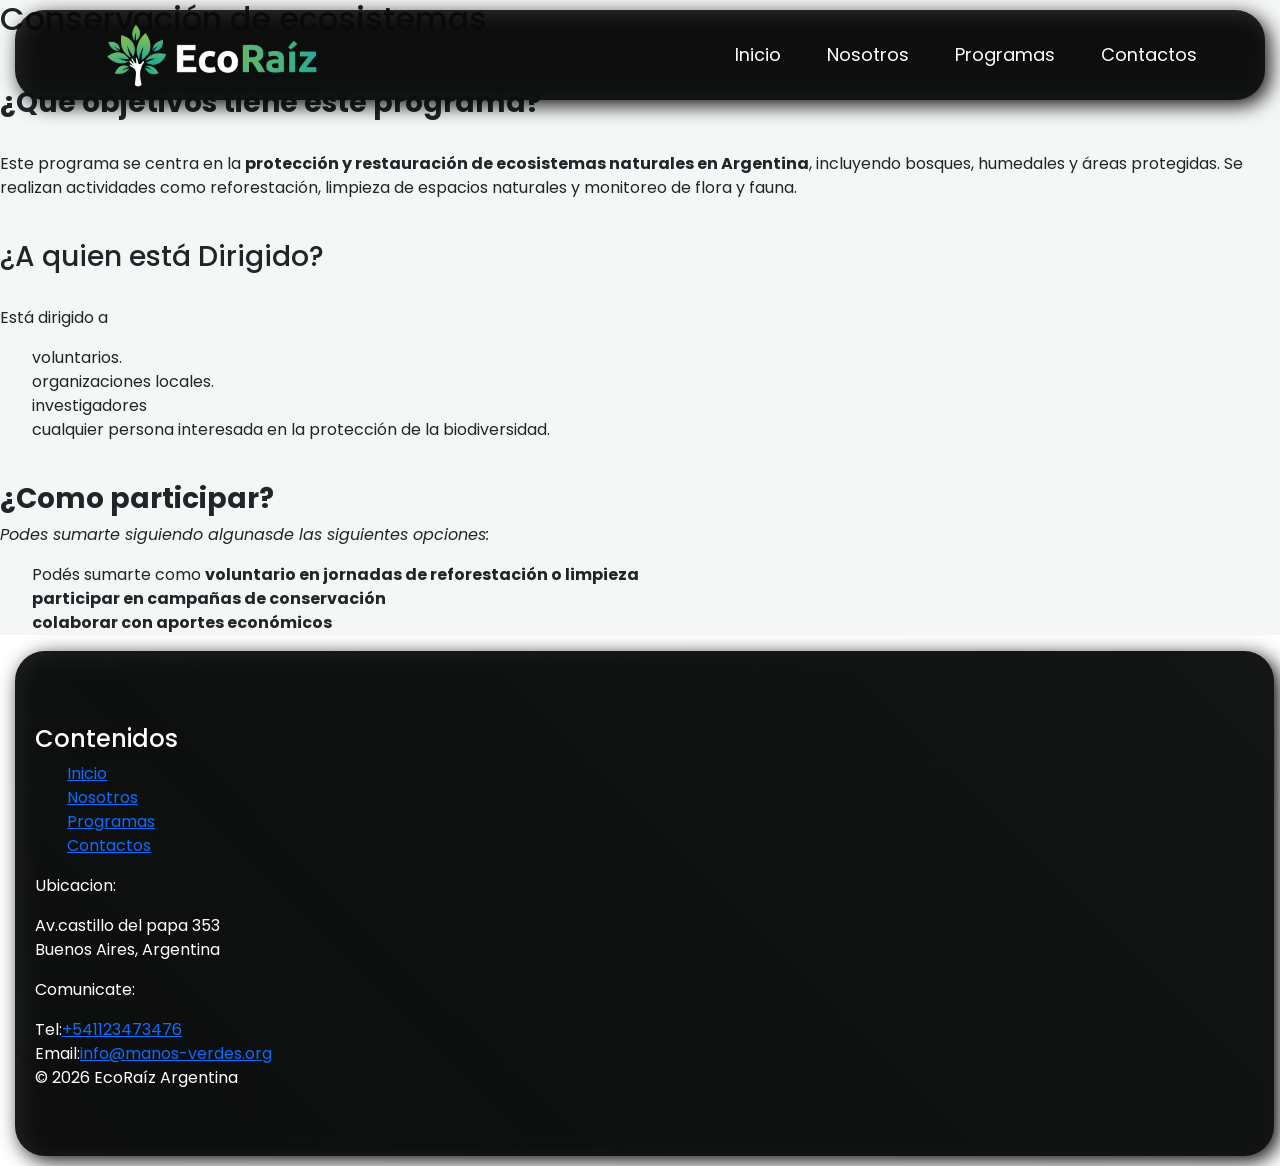
==== conservacion-ecosistema-programa.html @ 41d7d6b5 "index modelo terminado (puede modificarse)" ====
<!DOCTYPE html>
<html lang ="es">
    <head>
        <meta charset="UTF-8">
            <meta name="viewport" content="width=device-width, initial-scale=1.0">
            <link rel="stylesheet" href="./CSS/estilos_css.css">
            <link rel="preconnect" href="https://fonts.googleapis.com">
            <link rel="preconnect" href="https://fonts.gstatic.com" crossorigin>
            <link href="https://fonts.googleapis.com/css2?family=DM+Sans:ital,opsz,wght@0,9..40,100..1000;1,9..40,100..1000&family=Poppins:ital,wght@0,100;0,200;0,300;0,400;0,500;0,600;0,700;0,800;0,900;1,100;1,200;1,300;1,400;1,500;1,600;1,700;1,800;1,900&family=Ubuntu:ital,wght@0,300;0,400;0,500;0,700;1,300;1,400;1,500;1,700&display=swap" rel="stylesheet">
            <title>Programas - Conservación de Ecosistemas</title>
            </title>
            <link href="https://cdn.jsdelivr.net/npm/bootstrap@5.3.8/dist/css/bootstrap.min.css" rel="stylesheet" integrity="sha384-sRIl4kxILFvY47J16cr9ZwB07vP4J8+LH7qKQnuqkuIAvNWLzeN8tE5YBujZqJLB" crossorigin="anonymous">
    </head>
    
    
    <body>
        <header class="header">
                <div class="logo-container">
                    <a href="index.html" class="logo-link">
                        <img src="img/logo/green-tree-ver-2.png" alt="Logo de EcoRaíz" class="logo">
                    </a>
                </div>
                
                <nav class="main-nav">
                    <ul class="main-nav-list">
                        <li class="main-nav-item"><a class="main-nav-link" href="index.html">Inicio</a></li>
                        <li class="main-nav-item"><a class="main-nav-link" href="nosotros.html">Nosotros</a></li>
                        <li class="main-nav-item"><a class="main-nav-link" href="programas.html">Programas</a></li>
                        <li class="main-nav-item"><a class="main-nav-link" href="contactos.html">Contactos</a></li>
                    </ul>
                </nav>
        </header>

        <main>
            <h2>Conservación de ecosistemas</h2>
            <section id="presentación">
                <img src="" alt="" height="" width="">
                <p></p>
            </section>

            <section id="descripcion">
                <h3><strong>¿Que objetivos tiene este programa?</strong></h3>
                <img src="" alt="" height="" width="">
                <p>Este programa se centra en la <strong>protección y restauración de ecosistemas naturales en Argentina</strong>, incluyendo bosques, humedales y áreas protegidas. Se realizan actividades como reforestación, limpieza de espacios naturales y monitoreo de flora y fauna.</p>
            </section>

            <section id="Dirigido">
                <br>
                <h3>¿A quien está Dirigido?</h3>
                <img src="" alt="" height="" width="">
                <p>Está dirigido a</p>
                <ul>
                    <li>voluntarios.</li>
                    <li>organizaciones locales.</li>
                    <li>investigadores</li>
                    <li>cualquier persona interesada en la protección de la biodiversidad.</li>
                </ul>
            </section>

            <section id="Participar">
                <br>
                <h3><strong>¿Como participar?</strong></h3>
                <p><em>Podes sumarte siguiendo algunasde las siguientes opciones:</em> </p>
                <ul>
                    <li>Podés sumarte como <strong>voluntario en jornadas de reforestación o limpieza</strong></li>
                    <li><strong>participar en campañas de conservación</strong></li>
                    <li><strong>colaborar con aportes económicos</strong></li>
                </ul>
            </section>
        </main>

         <footer>
                <br>
                <h4>Contenidos</h4>
                <nav>
                    <ul>
                        <li><a href="index.html">Inicio</a></li>
                        <li><a href="nosotros.html">Nosotros</a></li>
                        <li><a href="programas.html">Programas</a></li>
                        <li><a href="contactos.html">Contactos</a></li>
                    </ul>
                </nav>

                 <!-- Información de contacto -->
                <p>Ubicacion:</p> 
                <p>Av.castillo del papa 353 <br>
                Buenos Aires, Argentina
                </p>
                <p>Comunicate:</p>
                Tel:<a href="tel:+541123473476">+541123473476</a> <br>
                Email:<a href="info@manos-verdes.org">info@manos-verdes.org</a>
                <p>© 2026 EcoRaíz Argentina</p>
            </footer>
    </body>

</html>
---- CSS/estilos_css.css ----
*{
    margin: 0px;
    padding: 0px;
    box-sizing: border-box;
    font-family: "Poppins", sans-serif;
}



/* body */
body{
	line-height: 1.5;
	font-family: 'Poppins', sans-serif;
    background-color: #f4f7f5;
}





/* variables */

:root{

    /* Colores */
    --negro: #000;
    --gris-oscuro: #222222d0;
    --blanco: #fff;
    --verde-1: #48a179;
    --verde-2: #2c5a45;
    --verde-3: #20ca9ac3;
    --verde-4: #347f7f;

    /* Font size */
    --font-size-s: 0.9rem;
    --font-size-n: 1rem;
    --font-size-m: 1.12rem;
    --font-size-l: 1.5rem;
    --font-size-xl: 2rem;
    --font-size-xxl: 2.3rem;

    /* Font weight */
    --font-wight-normal: 400;
    --font-wight-medium: 500;
    --font-wight-semibold: 600;
    --font-wight-bold: 700;

    /* Radio del Brode*/
    --border-radius-s: 8px;
    --border-radius-m: 30px;
    --border-radius-circle: 50%;
    
    /* Site max width */
    --site-max-width: 1300px;
}

/* logo barra de navegación */
.logo{
    max-height: 4rem; 
    width: auto;       
    display: flex;
    margin-left: 20%;
    margin-top: 1%;
}

/* listas*/

ul{
    list-style: none;
}

/* botones */

button{
    cursor: pointer;
    border: none;
    background: none;
}

/* imagen del hero */
img {
    width: 100%;
}

/* Encabezado y barra de navegacion */
header {
    width: calc(100% - 30px); 
    height: 10vh; 
    background: linear-gradient(180deg, #080808da, #121514, #3a3e3e); 
    background-size: 300% 300%;
    border-radius: var(--border-radius-m); 
    color: var(--blanco); 
    margin: 10px 15px; 
    position: fixed;  
    display: flex; 
    align-items: center; 
    z-index: 1000; 
    justify-content: space-between; 
    padding: 0 50px; 
    filter: drop-shadow(5px 5px 10px black);
}

.logo {
    max-height: 4rem; 
    width: auto;       
    display: block;
}

/* Botón hamburguesa estilizado */
.menu-toggle-btn {
    display: none; /* Oculto en escritorio */
    font-size: 1.5rem;
    color: var(--blanco);
    cursor: pointer;
    background: none;
    border: none;
}

header .main-nav {
    display: flex;
    align-items: center;
}

.main-nav .main-nav-list {
    display: flex;
    gap: 10px;
    padding-left: 0;
    margin-bottom: 0;
    list-style: none;
}

.main-nav .main-nav-list .main-nav-link {
    padding: 10px 18px;
    font-size: var(--font-size-m);
    color: var(--blanco);
    border-radius: var(--border-radius-m);
    transition: 0.3s ease;
    text-decoration: none;
    display: inline-block;
}

.main-nav .main-nav-list .main-nav-link:hover,
.main-nav .main-nav-list .dropdown-toggle:focus {
    color: var(--blanco);
    background: var(--verde-3);
}

/* =======================================================
   ESTILOS DEL DROPDOWN (Menú Desplegable)
   ======================================================= */
/* Cuadro flotante del Dropdown en Escritorio */
.main-nav .dropdown-menu {
    /* Mismo degradado exacto de tu navbar principal */
    background: linear-gradient(170deg, #080808da, #121514, #3a3e3e); 
    background-size: 300% 300%;
    /* Mismo radio de borde redondeado de tu web */
    border-radius: var(--border-radius-m);
    margin-top: 15px; 
    box-shadow: 5px 5px 15px rgba(0, 0, 0, 0.5);
    padding: 10px 0;
}

/* Links individuales dentro del dropdown */
.main-nav .dropdown-item {
    color: var(--blanco);
    font-size: var(--font-size-m);
    padding: 10px 24px;
    background: transparent;
    transition: 0.3s ease;
}

/* Hover dentro del dropdown */
.main-nav .dropdown-item:hover {
    background-color: var(--verde-3);
    color: var(--blanco);
    border-radius: var(--border-radius-m);
    width: 100%;
}

/* =======================================================
   MEDIA QUERY: Comportamiento Responsive (Celulares/Tablets)
   ======================================================= */
@media (max-width: 768px) {
    header {
        padding: 0 30px;
    }

    .menu-toggle-btn {
        display: block; 
    }

    header .main-nav.collapse:not(.show) {
        display: none;
    }

    /* Caja de la Hamburguesa Abierta */
    header .main-nav.show {
        display: flex;
        position: absolute;
        top: 105%;
        left: 0;
        width: 100%;
        background: linear-gradient(45deg, #080808f2, #121514ef, #3a3e3ee6);
        backdrop-filter: blur(10px);
        border-radius: var(--border-radius-m);
        padding: 25px 0;
        box-shadow: 0 10px 20px rgba(0, 0, 0, 0.5);
    }

    .main-nav .main-nav-list {
        flex-direction: column;
        width: 100%;
        align-items: center;
        gap: 10px;
    }

    .main-nav .main-nav-list .main-nav-item {
        width: 50%;
        display: flex;
        flex-direction: column;
        align-items: center;
    }

    /* Links principales en celular */
    .main-nav .main-nav-list .main-nav-link {
        width: 100%;
        text-align: center;
    }

    /* EL DROPDOWN ADENTRO DE LA HAMBURGUESA (Diseño Corregido) */
    .main-nav .dropdown-menu.show {
        position: static; /* Resetea el flotado de Bootstrap para expandir el menú */
        transform: none;
        float: none;
        width: 100%; /* Mismo ancho exacto que los botones principales */
        background: linear-gradient(100deg, #080808f2, #121514ef, #3a3e3ee6);
        border-radius: var(--border-radius-m); /* Redondeado idéntico */
        box-shadow: inset 0 0 10px rgba(0,0,0,0.5); /* Sombra interna para dar profundidad */
        margin-top: 8px;
        padding: 10px 0;
        display: flex;
        flex-direction: column;
        align-items: center;
    }

    /* Sublinks de Programas en celular */
    .main-nav .dropdown-item {
        width: 100%;
        text-align: center;
        padding: 12px 0;
        margin: 4px 0;
        border-radius: var(--border-radius-m); /* Sub-botones ovalados */
        font-size: calc(var(--font-size-m) * 0.9);
    }
    
    /* Pequeño ajuste para la flechita del dropdown en mobile */
    .dropdown-toggle::after {
        margin-left: 8px;
        vertical-align: middle;
    }
}

/* hero - index*/

.section-hero {
    height: 100vh;
    width: 100%;
    background: linear-gradient(45deg, #16271f, #3b8764, #27b7be);
    background-size: 300% 300%;
    animation: color 8s ease-in-out infinite;
    display: flex;
    justify-content: center; /* Centra el bloque interno horizontalmente */
    align-items: center; /* Centra el bloque interno verticalmente */
}

@keyframes color {
    0% { background-position: 0 50%; }
    50% { background-position: 100% 50%; }
    100% { background-position: 0 50%; }
}

/* Contenedor interno: Ahora controla el espacio céntrico real */
.section-content {
    display: flex;
    align-items: center;
    justify-content: center; /* Alinea texto e imagen juntos en el centro */
    width: 100%;
    max-width: var(--site-max-width);
    margin: 0 auto;
    padding: 0 40px; /* Margen de seguridad para que no toque los bordes de la pantalla */
    gap: 100px; /* Separación fija y elegante entre el texto y la imagen */
    flex-wrap: wrap; /* Permite que en celulares la imagen baje de forma responsive */
}

/* Bloque de texto equilibrado */
.section-hero .hero-details {
    flex: 1;
    max-width: 550px; /* Evita que el texto se desparrame hacia la izquierda */
    color: var(--blanco);
}

.section-hero .hero-details .title {
    margin-top: 8px;
    font-size: var(--font-size-xxl);
    font-weight: var(--font-wight-bold);
    color: var(--blanco);
    line-height: 1.2;
}

.section-hero .hero-details .description {
    max-width: 100%; /* Corregido de 160% a 100% para respetar su columna */
    margin: 24px 0 40px;
    font-size: var(--font-size-m);
    line-height: 1.6;
}

.section-hero .hero-details .buttons .button-about-us {
   padding: 10px 26px;
   border: 2px solid transparent;
   color: var(--blanco);
   background-color: var(--gris-oscuro);
   border-radius: var(--border-radius-m);
   font-weight: var(--font-wight-medium);
   transition: 0.3s ease;
   text-decoration: none;
   filter: drop-shadow(5px 5px 10px black);
}

.section-hero .hero-details .buttons .button-about-us:hover {
   border-color: var(--blanco);
   color: var(--blanco);
   background: transparent;
   text-decoration: none;
}

/* Bloque de la imagen equilibrado */
.section-hero .hero-image-wrapper {
    flex: 0 0 420px; /* Bajado ligeramente para mejorar la proporción con el texto */
    max-width: 100%; 
    display: flex;
    justify-content: center;
}

.section-hero .hero-image-wrapper .hero-image {
    filter: drop-shadow(5px 5px 10px black);
    width: 150%;
    height: auto;
    display: block;
}


@media (max-width: 768px) {
    
    /* 1. Cambiamos height fijo por min-height para que la sección se estire si el texto es largo */
    .section-hero {
        height: auto; 
        min-height: 100vh;
        padding-top: 14vh; /* Espacio extra arriba para que el menú fijo no tape el título "EcoRaíz" */
        padding-bottom: 40px;
    }

    /* 2. Cambiamos el orden visual: primero el texto, abajo la imagen */
    .section-hero .section-content {
        flex-direction: column;
        gap: 40px; /* Reducimos el espacio exagerado entre el botón y la imagen */
        text-align: center; /* Centramos el texto para una estética mobile clásica */
    }

    /* 3. Permitimos que el bloque de texto use el ancho disponible en el centro */
    .section-hero .hero-details {
        max-width: 100%;
        display: flex;
        flex-direction: column;
        align-items: center; /* Centra el botón horizontalmente en móviles */
    }

    /* 4. Achicamos un poco la imagen en celulares para que no ocupe toda la pantalla */
    .section-hero .hero-image-wrapper {
        flex: 0 0 auto;
        width: 80%; /* Ocupa el 80% del ancho del celular */
        max-width: 300px;
    }
}


/* main */
main{
    background-color: #f4f7f5;
}


/* =======================================================
   REGLAS GENERALES COMPARTIDAS
   ======================================================= */
.section-title {
    text-align: center;
    font-size: var(--font-size-xl);
    font-weight: var(--font-wight-bold);
    color: var(--gris-oscuro);
    margin-bottom: 60px;
}

.section-title::after {
    content: '';
    display: block;
    width: 60px;
    height: 4px;
    background-color: var(--verde-1);
    margin: 12px auto 0;
    border-radius: 2px;
}

/* =======================================================
   SECCIÓN DE ACCIÓN (Contenido centrado y elegante)
   ======================================================= */
.section-middle {
    background-color: #f4f7f5; /* Un fondo blanco-verdoso ecológico muy sutil */
    padding: 90px 20px;
    display: flex;
    justify-content: center;
}

.section-content-action {
    max-width: 850px; /* Evita que las líneas sean infinitas, mejorando la lectura */
    text-align: center;
}

.section-content-action h2 {
    font-size: var(--font-size-xl);
    color: var(--verde-2);
    margin-bottom: 25px;
    font-weight: var(--font-wight-bold);
}

.section-content-action p {
    font-size: var(--font-size-m);
    color: #444;
    line-height: 1.8;
}

/* =======================================================
   SECCIÓN DE PROBLEMÁTICAS (Texto Izq - Imagen Der constante)
   ======================================================= */
.section-problems {
    max-width: var(--site-max-width);
    margin: 0 auto;
    padding: 100px 40px;
}

.problems {
    display: flex;
    align-items: center;
    gap: 70px;
    margin-bottom: 100px;
}

.problems:last-child {
    margin-bottom: 0;
}

.problem-content, .problem-image {
    flex: 1;
    min-width: 300px;
}

.problem-content h3 {
    font-size: calc(var(--font-size-m) * 1.3);
    color: var(--gris-oscuro);
    margin-bottom: 20px;
    font-weight: var(--font-wight-bold);
}

.problem-content p {
    font-size: var(--font-size-m);
    color: #555;
    line-height: 1.7;
    margin-bottom: 30px;
}

/* El botón solicitado para los artículos */
.btn-problem {
    display: inline-block;
    padding: 10px 28px;
    background-color: var(--verde-2);
    color: var(--blanco);
    text-decoration: none;
    font-weight: var(--font-wight-medium);
    border-radius: var(--border-radius-m);
    transition: background-color 0.3s ease, transform 0.2s ease;
    box-shadow: 0 4px 10px rgba(44, 90, 69, 0.2);
}

.btn-problem:hover {
    background-color: var(--verde-1);
    color: var(--blanco);
    text-decoration: none;
    transform: translateY(-2px);
}

.problem-image img {
    width: 100%;
    height: 380px;
    object-fit: cover;
    border-radius: var(--border-radius-m);
    filter: drop-shadow(5px 5px 10px black);
}

.marina.problems {
    flex-direction: row-reverse;
}

@media (max-width: 992px) {
    /* Apila todos los artículos en vertical en su orden natural (Texto arriba, Imagen abajo) */
    .problems {
        flex-direction: column; 
        gap: 35px;
        margin-bottom: 70px;
    }
    
    /* Forzamos a que la marina también siga el orden vertical natural */
    .marina.problems {
        flex-direction: column; 
    }

    .problem-image img {
        height: 280px; /* Altura controlada para celulares */
    }

    .section-problems, .section-programs-wrapper {
        padding: 60px 20px;
    }
}

/* =======================================================
   SECCIÓN PROGRAMAS (Cards en Fila, Fondos de Color y Bordes de Gradiente)
   ======================================================= */
.section-programs-wrapper {
    background-color: #f4f7f5; /* Mantiene el fondo grisáceo general de tu main */
    padding: 100px 40px;
}

.programs-container {
    max-width: var(--site-max-width);
    margin: 0 auto;
    display: grid;
    /* Fuerza a que los 3 elementos estén en la misma fila en escritorio */
    grid-template-columns: repeat(3, 1fr); 
    gap: 30px;
}

/* Estructura base de la tarjeta (crea el efecto de borde con degradado) */
.program-card {
    position: relative;
    border-radius: var(--border-radius-m); 
    padding: 5px; /* Aumentado a 5px para que el borde sea bien notorio */
    
    /* Degradado de súper contraste: Verde brillante, Turquesa eléctrico y Blanco destello */
    background: linear-gradient(45deg, #20ca9a, #27b7be, #076d48, #138967); 
    background-size: 300% 300%; 
    
    /* Animación continua */
    animation: color 1.5s ease-in-out infinite; /* Un poco más rápida (8s) para que se note el movimiento */
    transition: transform 0.4s cubic-bezier(0.175, 0.885, 0.32, 1.275), box-shadow 0.4s ease;
}

/* Efecto hover: el borde se mueve ligeramente y la tarjeta sube */
.program-card:hover {
    transform: translateY(-12px); 
    animation: color 3s linear infinite; /* En hover gira rápido y continuo */
    
    /* Un destello de neón que calca los colores del borde */
    box-shadow: 0 0 25px rgba(39, 183, 190, 0.6), 0 0 50px rgba(32, 202, 154, 0.3); 
}

/* Contenedor interno: Define el color de fondo de cada tarjeta (No blanco) */
.card-inner {
    height: 100%;
    border-radius: calc(var(--border-radius-m) - 5px); /* Ajuste perfecto al nuevo grosor */
    padding: 35px 25px;
    display: flex;
    flex-direction: column;
    align-items: center;
    text-align: center;
    justify-content: space-between;
}

/* Colores personalizados combinables y únicos para cada tarjeta */
.card-inner {
    background-color: #1b1c1b; /* Negro con un toque de verde pino */
    filter: drop-shadow(5px 5px 10px black);
}


/* Diseño de las Imágenes dentro de las Cards */
.card-image-wrapper {
    width: 100%;
    height: 180px;
    overflow: hidden;
    border-radius: var(--border-radius-s); /* Esquinas suavizadas para la foto */
    margin-bottom: 20px;
    box-shadow: 0 8px 15px rgba(0, 0, 0, 0.3);
}

.card-img {
    width: 100%;
    height: 100%;
    object-fit: cover; /* Ajusta la foto sin deformarla */
    transition: transform 0.4s ease;
}

.program-card:hover .card-img {
    transform: scale(1.08); /* Pequeño zoom en la foto al pasar el mouse */
}

/* Textos dentro de las tarjetas */
.program-card h3 {
    font-size: var(--font-size-m);
    color: var(--blanco); /* Forzado a blanco para contrastar con los fondos oscuros */
    margin-bottom: 12px;
    font-weight: var(--font-wight-semibold);
}

.program-card p {
    font-size: var(--font-size-s);
    color: #cedad4; /* Gris claro/verdoso suave para lectura descansada */
    line-height: 1.6;
    margin-bottom: 25px;
}

/* Botones adaptados al estilo oscuro */
.btn-card {
    display: inline-block;
    padding: 10px 24px;
    border: 2px solid var(--verde-3);
    color: var(--verde-3);
    text-decoration: none;
    border-radius: var(--border-radius-m);
    font-weight: var(--font-wight-medium);
    transition: all 0.3s ease;
}

.btn-card:hover {
    background-color: var(--verde-3);
    color: var(--negro);
    text-decoration: none;
    box-shadow: 0 0 15px var(--verde-3);
}

/* =======================================================
   OPTIMIZACIÓN RESPONSIVE
   ======================================================= */
@media (max-width: 992px) {
    .programs-container {
        /* En tablets se ponen de a 2 o 1 columna automáticamente si no entran */
        grid-template-columns: repeat(auto-fit, minmax(280px, 1fr));
        gap: 25px;
    }
}
/* =======================================================
   SECCIÓN COMO AYUDAR (Cierre antes del footer)
   ======================================================= */
.section-help {
    padding: 100px 20px;
    text-align: center;
}

.help-content h2 {
    font-size: var(--font-size-xl);
    color: var(--gris-oscuro);
    margin-bottom: 15px;
}

.help-content p {
    font-size: var(--font-size-m);
    color: #555;
    margin-bottom: 30px;
}

/* =======================================================
   MEDIA QUERY (Optimización Móvil)
   ======================================================= */
@media (max-width: 992px) {
    .problems {
        flex-direction: column; /* Apila imagen debajo de texto */
        gap: 35px;
        margin-bottom: 70px;
    }
    
    .problem-image img {
        height: 280px;
    }

    .section-problems, .section-programs-wrapper {
        padding: 60px 20px;
    }
}



/* Footer */
footer {
    width: 98.35%;
    position: relative; /* Corregido: 'flex' no es un valor válido para position, lo ideal es relative o block */
    bottom: 0;
    background: linear-gradient(45deg, #080808da, #121514, #3a3e3e);
    background-size: 300% 300%;
    border-radius: var(--border-radius-m);
    color: var(--blanco);
    padding: 50px 20px;
    margin: 10px 15px;
    filter: drop-shadow(5px 5px 10px black);
}

.footer-logo {
    width: 100%; /* Ajustado para que responda al contenedor de la columna */
    max-width: 300px;
    height: auto;     
}

.footer-wrap { /* Cambiado de .container */
    width: 90%;
    margin: auto;
    display: flex;
    justify-content: space-between;
    align-items: flex-start;
    flex-wrap: wrap;
}

.footer-wrap h3::after {
    content: "";
    display: block;
    height: 2px;
    width: 50px;
    background: #fff;
    margin-top: 20px;
}

.footer-wrap li a:hover {
    color: var(--verde-3);
    transition: all 0.5s ease;
}

.footer-col-1 { /* Cambiado de .col-1 */
    flex-basis: 30%;
    padding: 10px;
    margin-bottom: 20px;
}

.footer-col-1 p {
    color: inherit;
    font-size: 15px;
    line-height: 20px;
    padding-top: 15px;
}

.footer-col-2 { /* Cambiado de .col-2 */
    flex-basis: 15%;
    padding: 10px;
    margin-bottom: 20px;
}

.footer-col-2 h3 {
    color: var(--blanco);
    font-size: 20px;
    margin-bottom: 15px;
}

.footer-col-2 ul {
    list-style: none;
}

.footer-col-2 ul li {
    margin-bottom: 10px;
}

.footer-col-2 ul li a {
    color: var(--blanco);
    text-decoration: none;
}

.footer-col-3 { /* Cambiado de .col-3 */
    flex-basis: 15%;
    padding: 10px;
    margin-bottom: 20px;
}

.footer-col-3 h3 {
    color: var(--blanco);
    font-size: 20px;
    margin-bottom: 15px;
}

.footer-col-3 ul {
    list-style: none;
}

.footer-col-3 ul li {
    margin-bottom: 10px;
}

.footer-col-3 ul li a {
    color: var(--blanco);
    text-decoration: none;
}

.footer-col-4 { /* Cambiado de .col-4 */
    flex-basis: 20%;
    padding: 10px;
    margin-bottom: 20px;
}

.footer-col-4 h3 {
    color: var(--blanco);
    font-size: 20px;
    margin-bottom: 15px;
}

form {
    display: flex;
    justify-content: space-between;
    align-items: center;
    border-bottom: 1px solid #ccc;
    padding-bottom: 20px;
}

form .far {
    color: #ccc;
    margin-right: 10px;
}

form input {
    background: transparent;
    width: 100%;
    border: none;
    color: var(--blanco);
    outline: none;
}

form button {
    background: transparent;
    border: none;
    color: var(--blanco);
    cursor: pointer;
    outline: none;
}

.social-icons {
    margin-top: 60px;
    display: flex;
}

.social-icons a {
    display: flex;
    width: 40px;
    height: 40px;
    background: var(--blanco);
    color: var(--gris-oscuro);
    text-decoration: none;
    text-align: center;
    justify-content: center;
    align-items: center;
    line-height: 40px;
    border-radius: 50%;
    margin-right: 10px;
    margin-bottom: 10px;
    transition: all 0.5s ease;
}

.social-icons a:hover {
    background: var(--verde-3);
    color: var(--blanco);
    transition: all 0.5s ease;
}

.footer-2 {
    width: 100%;
    color: var(--blanco);
    padding-top: 20px;
    text-align: center;
}

.footer-col-2 ul, 
.footer-col-3 ul {
    padding-left: 0;
    margin-left: 0;
}
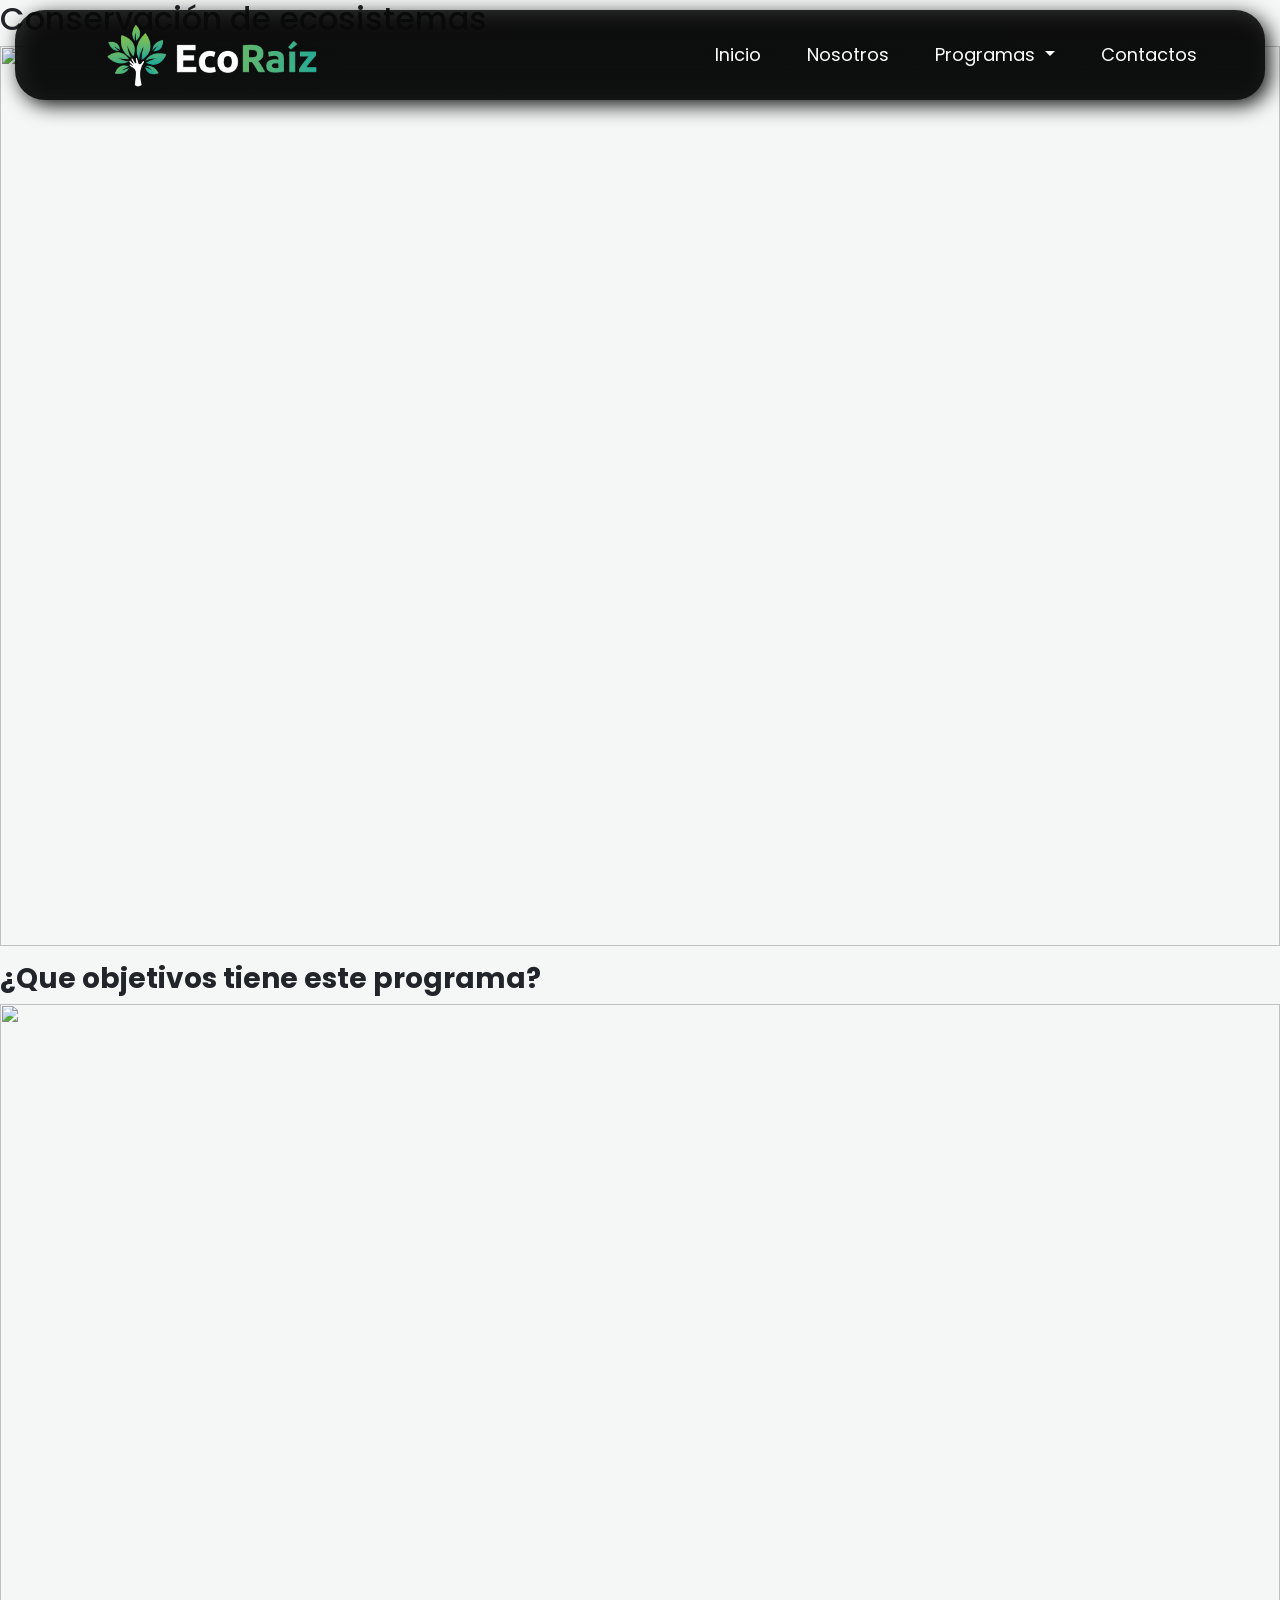
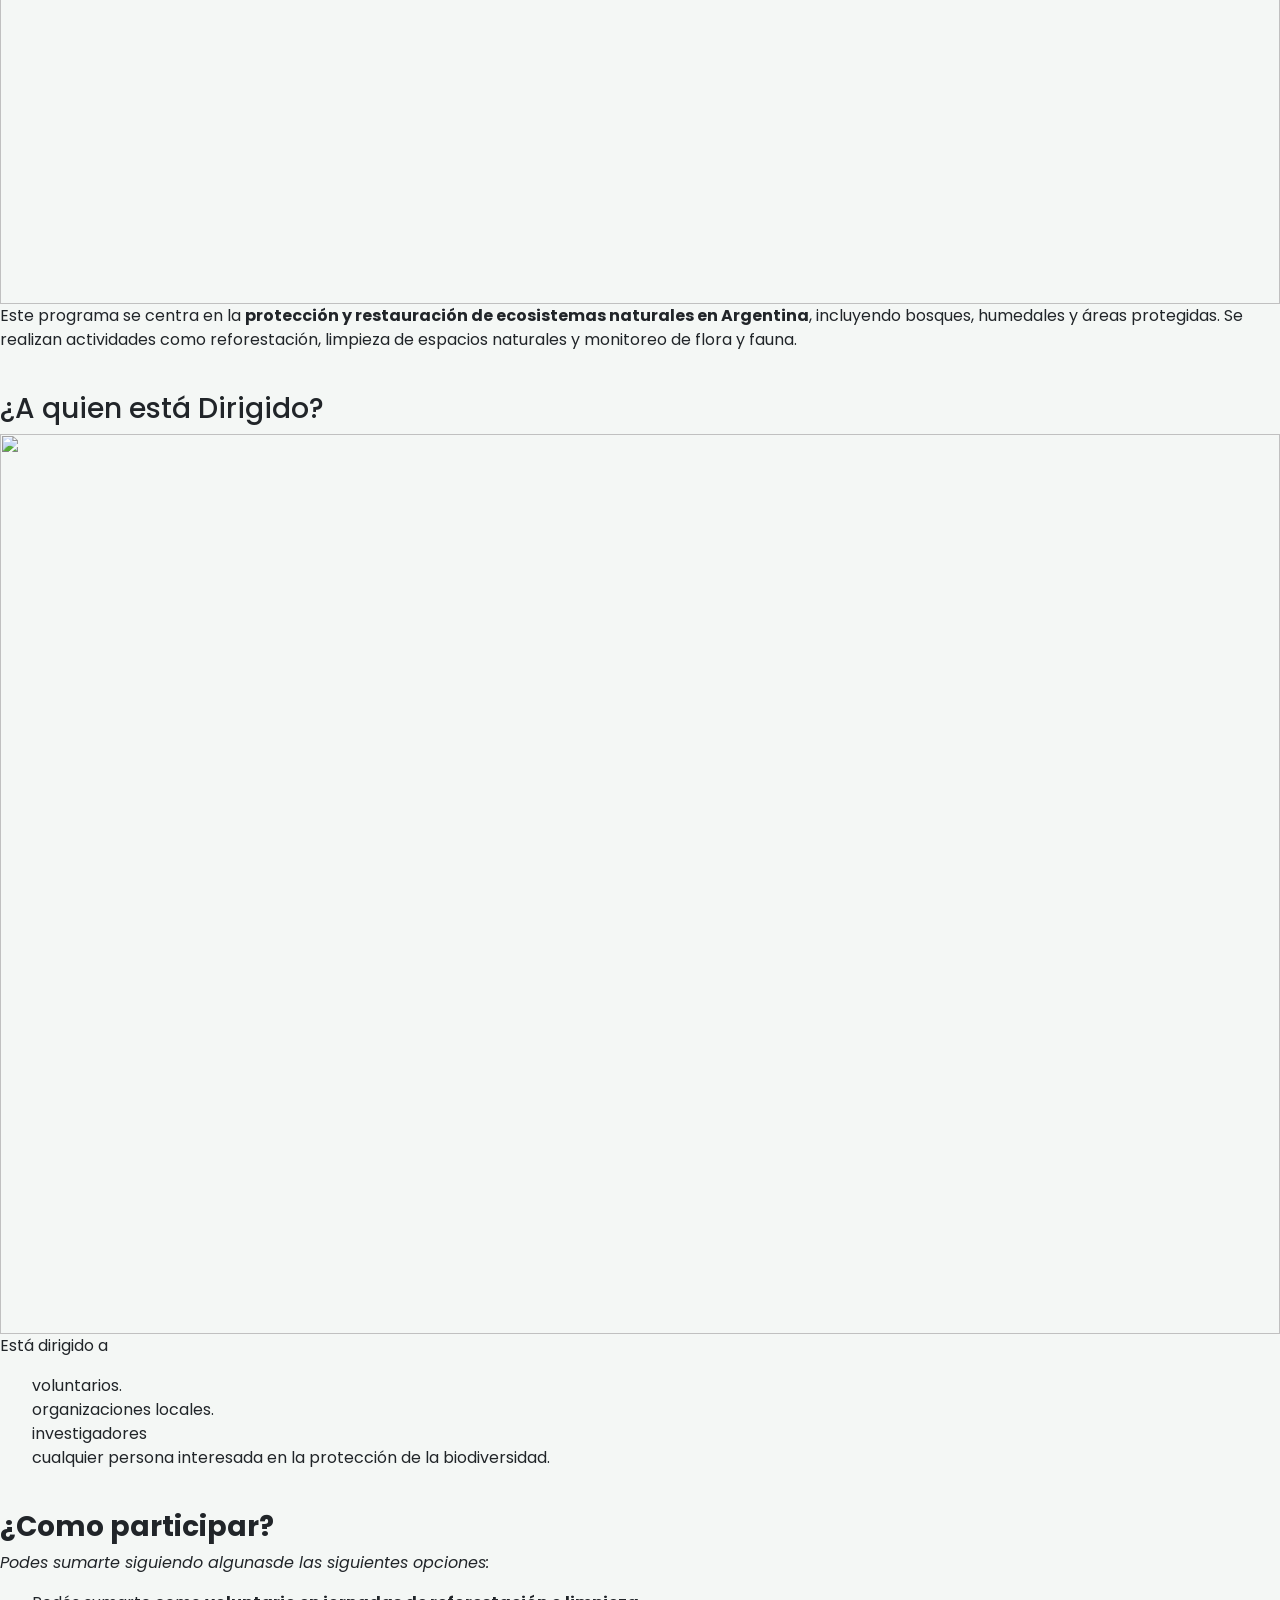
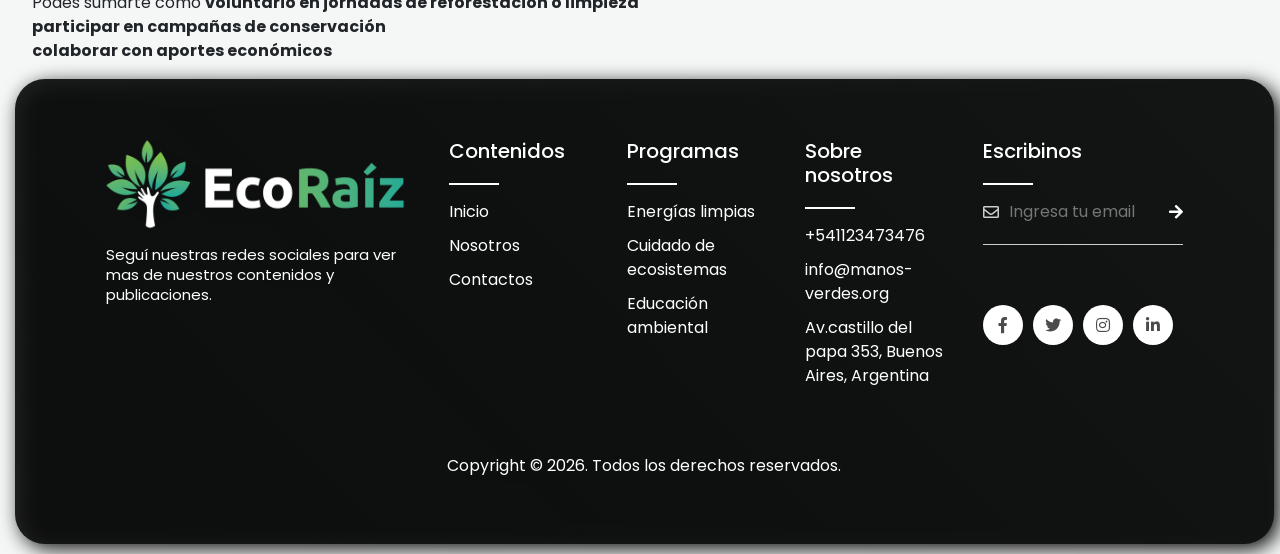
==== commit 47b1d585: "modificacion footer, incorporacion de seccion programas" ====
--- a/conservacion-ecosistema-programa.html
+++ b/conservacion-ecosistema-programa.html
@@ -1,34 +1,48 @@
-<!DOCTYPE html>
-<html lang ="es">
+<DOCTYPE hmtl>
+<html lang="es">
     <head>
         <meta charset="UTF-8">
-            <meta name="viewport" content="width=device-width, initial-scale=1.0">
-            <link rel="stylesheet" href="./CSS/estilos_css.css">
-            <link rel="preconnect" href="https://fonts.googleapis.com">
-            <link rel="preconnect" href="https://fonts.gstatic.com" crossorigin>
-            <link href="https://fonts.googleapis.com/css2?family=DM+Sans:ital,opsz,wght@0,9..40,100..1000;1,9..40,100..1000&family=Poppins:ital,wght@0,100;0,200;0,300;0,400;0,500;0,600;0,700;0,800;0,900;1,100;1,200;1,300;1,400;1,500;1,600;1,700;1,800;1,900&family=Ubuntu:ital,wght@0,300;0,400;0,500;0,700;1,300;1,400;1,500;1,700&display=swap" rel="stylesheet">
-            <title>Programas - Conservación de Ecosistemas</title>
-            </title>
-            <link href="https://cdn.jsdelivr.net/npm/bootstrap@5.3.8/dist/css/bootstrap.min.css" rel="stylesheet" integrity="sha384-sRIl4kxILFvY47J16cr9ZwB07vP4J8+LH7qKQnuqkuIAvNWLzeN8tE5YBujZqJLB" crossorigin="anonymous">
+        <meta name="viewport" content="width=device-width, initial-scale=1.0">
+        <link rel="preconnect" href="https://fonts.googleapis.com">
+        <link rel="preconnect" href="https://fonts.gstatic.com" crossorigin>
+        <link href="https://fonts.googleapis.com/css2?family=DM+Sans:ital,opsz,wght@0,9..40,100..1000;1,9..40,100..1000&family=Poppins:ital,wght@0,100;0,200;0,300;0,400;0,500;0,600;0,700;0,800;0,900;1,100;1,200;1,300;1,400;1,500;1,600;1,700;1,800;1,900&family=Ubuntu:ital,wght@0,300;0,400;0,500;0,700;1,300;1,400;1,500;1,700&display=swap" rel="stylesheet">
+        <title>EcoRaíz</title>
+        <link href="https://cdn.jsdelivr.net/npm/bootstrap@5.3.8/dist/css/bootstrap.min.css" rel="stylesheet" integrity="sha384-sRIl4kxILFvY47J16cr9ZwB07vP4J8+LH7qKQnuqkuIAvNWLzeN8tE5YBujZqJLB" crossorigin="anonymous">
+        <link rel="stylesheet" type="text/css" href="https://cdnjs.cloudflare.com/ajax/libs/font-awesome/5.15.1/css/all.min.css">
+        <link rel="stylesheet" href="./CSS/estilos_css.css">
     </head>
+    <body>
+        <!-- Encabezado con navegación -->
+        <header class="header">
+            <div class="logo-container">
+                <a href="index.html" class="logo-link">
+                    <img src="img/logo/green-tree-ver-2.png" alt="Logo de EcoRaíz" class="logo">
+                </a>
+            </div>
     
-    
-    <body>
-        <header class="header">
-                <div class="logo-container">
-                    <a href="index.html" class="logo-link">
-                        <img src="img/logo/green-tree-ver-2.png" alt="Logo de EcoRaíz" class="logo">
-                    </a>
-                </div>
-                
-                <nav class="main-nav">
-                    <ul class="main-nav-list">
-                        <li class="main-nav-item"><a class="main-nav-link" href="index.html">Inicio</a></li>
-                        <li class="main-nav-item"><a class="main-nav-link" href="nosotros.html">Nosotros</a></li>
-                        <li class="main-nav-item"><a class="main-nav-link" href="programas.html">Programas</a></li>
-                        <li class="main-nav-item"><a class="main-nav-link" href="contactos.html">Contactos</a></li>
-                    </ul>
-                </nav>
+            <button class="menu-toggle-btn d-md-none" type="button" data-bs-toggle="collapse" data-bs-target="#navbarNav" aria-controls="navbarNav" aria-expanded="false" aria-label="Toggle navigation">
+                <i class="fas fa-bars"></i>
+            </button>
+
+            <nav class="main-nav collapse d-md-flex" id="navbarNav">
+                <ul class="main-nav-list">
+                    <li class="main-nav-item"><a class="main-nav-link" href="index.html">Inicio</a></li>
+                    <li class="main-nav-item"><a class="main-nav-link" href="nosotros.html">Nosotros</a></li>
+            
+                    <li class="main-nav-item dropdown">
+                        <a class="main-nav-link dropdown-toggle" href="#" id="navbarDropdown" role="button" data-bs-toggle="dropdown" aria-expanded="false">
+                            Programas
+                        </a>
+                        <ul class="dropdown-menu sub-nav-list" aria-labelledby="navbarDropdown">
+                            <li><a class="dropdown-item sub-nav-link" href="./programas.html">Energías limpias</a></li>
+                            <li><a class="dropdown-item sub-nav-link" href="./Educacion-ambiental-programa.html">Educación ambiental</a></li>
+                            <li><a class="dropdown-item sub-nav-link" href="./conservacion-ecosistema-programa.html">Conservación de ecosistemas</a></li>
+                        </ul>
+                    </li>
+            
+                    <li class="main-nav-item"><a class="main-nav-link" href="contactos.html">Contactos</a></li>
+                </ul>
+            </nav>
         </header>
 
         <main>
@@ -69,28 +83,57 @@
             </section>
         </main>
 
-         <footer>
-                <br>
-                <h4>Contenidos</h4>
-                <nav>
+        <!-- Pie de la Pagina -->
+        <footer>
+            <div class="footer-wrap"> 
+                <div class="footer-col-1"> 
+                    <img src="img/logo/green-tree-ver-2.png" class="footer-logo" alt="Logo de EcoRaíz">
+                    <p>Seguí nuestras redes sociales para ver mas de nuestros contenidos y publicaciones.</p>
+                </div>
+                <div class="footer-col-2"> <h3>Contenidos</h3>
                     <ul>
                         <li><a href="index.html">Inicio</a></li>
                         <li><a href="nosotros.html">Nosotros</a></li>
-                        <li><a href="programas.html">Programas</a></li>
                         <li><a href="contactos.html">Contactos</a></li>
                     </ul>
-                </nav>
+                </div>
 
-                 <!-- Información de contacto -->
-                <p>Ubicacion:</p> 
-                <p>Av.castillo del papa 353 <br>
-                Buenos Aires, Argentina
-                </p>
-                <p>Comunicate:</p>
-                Tel:<a href="tel:+541123473476">+541123473476</a> <br>
-                Email:<a href="info@manos-verdes.org">info@manos-verdes.org</a>
-                <p>© 2026 EcoRaíz Argentina</p>
-            </footer>
+                <div class="footer-col-3"> <h3>Programas</h3>
+                    <ul>
+                        <li><a href="./programas.html">Energías limpias</a></li>
+                        <li><a href="./conservacion-ecosistema-programa.html">Cuidado de ecosistemas</a></li>
+                        <li><a href="./reforestacion-programa.html">Educación ambiental</a></li>
+                    </ul>
+                </div>
+
+                <div class="footer-col-4"> <h3>Sobre nosotros</h3>
+                    <ul>
+                        <li><a href="tel:+541123473476">+541123473476</a></li>
+                        <li><a href="mailto:info@manos-verdes.org">info@manos-verdes.org</a></li>
+                        <li><address>Av.castillo del papa 353, Buenos Aires, Argentina</address></li>
+                    </ul>
+                </div>
+
+
+                <div class="footer-col-5"> <h3>Escribinos</h3>
+                    <form>
+                        <i class="far fa-envelope"></i>
+                        <input type="email" placeholder="Ingresa tu email" required>
+                        <button><i class="fas fa-arrow-right"></i></button>
+                    </form>
+                    <div class="social-icons">
+                        <a href="#"><i class="fab fa-facebook-f"></i></a>
+                        <a href="#"><i class="fab fa-twitter"></i></a>
+                        <a href="#"><i class="fab fa-instagram"></i></a>
+                        <a href="#"><i class="fab fa-linkedin-in"></i></a>
+                    </div>
+                </div>
+            </div>
+
+            <div class="footer-2">
+                <p>Copyright &copy; 2026. Todos los derechos reservados.</p>
+            </div>
+        </footer>
+        <script src="https://cdn.jsdelivr.net/npm/bootstrap@5.3.3/dist/js/bootstrap.bundle.min.js"></script>
     </body>
-
 </html>
--- a/CSS/estilos_css.css
+++ b/CSS/estilos_css.css
@@ -14,10 +14,6 @@
 	font-family: 'Poppins', sans-serif;
     background-color: #f4f7f5;
 }
-
-
-
-
 
 /* variables */
 
@@ -83,7 +79,9 @@
     width: 100%;
 }
 
-/* Encabezado y barra de navegacion */
+/* =======================================================
+   ESTILOS BASE / ESCRITORIO (Pantallas Grandes)
+   ======================================================= */
 header {
     width: calc(100% - 30px); 
     height: 10vh; 
@@ -107,16 +105,18 @@
     display: block;
 }
 
-/* Botón hamburguesa estilizado */
+/* Botón hamburguesa - Oculto en escritorio por defecto */
 .menu-toggle-btn {
-    display: none; /* Oculto en escritorio */
+    display: none;
     font-size: 1.5rem;
     color: var(--blanco);
     cursor: pointer;
     background: none;
     border: none;
-}
-
+    padding: 8px;
+}
+
+/* Estructura de navegación en escritorio */
 header .main-nav {
     display: flex;
     align-items: center;
@@ -146,22 +146,17 @@
     background: var(--verde-3);
 }
 
-/* =======================================================
-   ESTILOS DEL DROPDOWN (Menú Desplegable)
-   ======================================================= */
 /* Cuadro flotante del Dropdown en Escritorio */
 .main-nav .dropdown-menu {
-    /* Mismo degradado exacto de tu navbar principal */
     background: linear-gradient(170deg, #080808da, #121514, #3a3e3e); 
     background-size: 300% 300%;
-    /* Mismo radio de borde redondeado de tu web */
     border-radius: var(--border-radius-m);
     margin-top: 15px; 
     box-shadow: 5px 5px 15px rgba(0, 0, 0, 0.5);
     padding: 10px 0;
-}
-
-/* Links individuales dentro del dropdown */
+    border: none;
+}
+
 .main-nav .dropdown-item {
     color: var(--blanco);
     font-size: var(--font-size-m);
@@ -170,7 +165,6 @@
     transition: 0.3s ease;
 }
 
-/* Hover dentro del dropdown */
 .main-nav .dropdown-item:hover {
     background-color: var(--verde-3);
     color: var(--blanco);
@@ -179,82 +173,73 @@
 }
 
 /* =======================================================
-   MEDIA QUERY: Comportamiento Responsive (Celulares/Tablets)
-   ======================================================= */
-@media (max-width: 768px) {
+   MEDIA QUERY: Comportamiento Responsive Barra de Navegacion (Celulares/Tablets)
+   ======================================================= */
+@media (max-width: 767.98px) {
     header {
-        padding: 0 30px;
-    }
-
+        padding: 0 20px;
+    }
+
+    /* Muestra el botón hamburguesa */
     .menu-toggle-btn {
-        display: block; 
-    }
-
-    header .main-nav.collapse:not(.show) {
-        display: none;
-    }
-
-    /* Caja de la Hamburguesa Abierta */
-    header .main-nav.show {
-        display: flex;
+        display: inline-block; 
+    }
+
+    /* Forzamos a que el colapso se posicione de forma absoluta debajo del header */
+    header .main-nav.collapse {
         position: absolute;
         top: 105%;
         left: 0;
         width: 100%;
         background: linear-gradient(45deg, #080808f2, #121514ef, #3a3e3ee6);
         backdrop-filter: blur(10px);
+        -webkit-backdrop-filter: blur(10px); /* Soporte para Safari */
         border-radius: var(--border-radius-m);
-        padding: 25px 0;
         box-shadow: 0 10px 20px rgba(0, 0, 0, 0.5);
-    }
-
+        transition: all 0.35s ease; /* Transición suave de Bootstrap */
+    }
+
+    /* Dejamos que Bootstrap controle el flujo del display, pero aseguramos la lista interna */
     .main-nav .main-nav-list {
         flex-direction: column;
         width: 100%;
         align-items: center;
-        gap: 10px;
+        gap: 8px;
+        padding: 20px 0; /* Padding interno de la caja abierta */
     }
 
     .main-nav .main-nav-list .main-nav-item {
-        width: 50%;
-        display: flex;
-        flex-direction: column;
-        align-items: center;
-    }
-
-    /* Links principales en celular */
+        width: 80%; /* Más espacio de click en pantallas chicas */
+        text-align: center;
+    }
+
     .main-nav .main-nav-list .main-nav-link {
         width: 100%;
         text-align: center;
-    }
-
-    /* EL DROPDOWN ADENTRO DE LA HAMBURGUESA (Diseño Corregido) */
-    .main-nav .dropdown-menu.show {
-        position: static; /* Resetea el flotado de Bootstrap para expandir el menú */
+        padding: 12px 0;
+    }
+
+    /* Dropdown integrado al menú vertical */
+    .main-nav .dropdown-menu {
+        position: static; /* Rompe el flotado absoluto original de Bootstrap */
         transform: none;
         float: none;
-        width: 100%; /* Mismo ancho exacto que los botones principales */
+        width: 100%;
         background: linear-gradient(100deg, #080808f2, #121514ef, #3a3e3ee6);
-        border-radius: var(--border-radius-m); /* Redondeado idéntico */
-        box-shadow: inset 0 0 10px rgba(0,0,0,0.5); /* Sombra interna para dar profundidad */
+        box-shadow: inset 0 0 10px rgba(0,0,0,0.5);
         margin-top: 8px;
-        padding: 10px 0;
-        display: flex;
-        flex-direction: column;
-        align-items: center;
-    }
-
-    /* Sublinks de Programas en celular */
+        padding: 5px 0;
+        border: none;
+    }
+
     .main-nav .dropdown-item {
         width: 100%;
         text-align: center;
         padding: 12px 0;
-        margin: 4px 0;
-        border-radius: var(--border-radius-m); /* Sub-botones ovalados */
-        font-size: calc(var(--font-size-m) * 0.9);
+        border-radius: var(--border-radius-m);
+        font-size: calc(var(--font-size-m) * 0.95);
     }
     
-    /* Pequeño ajuste para la flechita del dropdown en mobile */
     .dropdown-toggle::after {
         margin-left: 8px;
         vertical-align: middle;
@@ -350,8 +335,10 @@
 }
 
 
-@media (max-width: 768px) {
-    
+@media (max-width: 992px) {
+    /* =======================================================
+                        HERO PRINCIPAL
+   ======================================================= */
     /* 1. Cambiamos height fijo por min-height para que la sección se estire si el texto es largo */
     .section-hero {
         height: auto; 
@@ -383,7 +370,78 @@
     }
 }
 
-
+/* =======================================================
+   HERO COMPARTIDO: IMAGEN DE FONDO + FILTRO CINEMÁTICO
+   ======================================================= */
+.hero-inner-page {
+    width: 100%;
+    min-height: 40vh; /* Le damos un poquito más de altura para que luzca la foto */
+    background: url(../img/paisajes/vecteezy_jungle-and-mountains-natural-background_28621316.jpg); 
+    background-size: cover;
+    background-attachment: fixed; /* Esto aplica un efecto parallax sutil al scrollear (opcional) */
+    display: flex;
+    justify-content: center;
+    align-items: center;
+    position: relative;
+    padding-top: 10vh; /* Colchón para la navbar fija */
+    overflow: hidden;
+    border-bottom: 2px solid rgba(39, 183, 190, 0.2); /* Línea de cierre cristalina */
+}
+
+
+.hero-inner-content {
+    text-align: center;
+}
+
+/* Título con texto degradado metalizado */
+.hero-inner-page .inner-title-gradient {
+    font-size: calc(var(--font-size-xxl) * 0.9);
+    font-weight: var(--font-wight-bold);
+    color: var(--blanco);
+    margin-bottom: 16px;
+    letter-spacing: -1px;
+}
+
+.hero-inner-page .inner-subtitle {
+    font-size: var(--font-size-m);
+    color: #e2ede7; /* Blanco satinado con excelente contraste */
+    max-width: 620px;
+    margin: 0 auto;
+    line-height: 1.6;
+    font-weight: 300;
+    text-shadow: 0 2px 4px rgba(0, 0, 0, 0.5); /* Sombra de seguridad para las letras */
+}
+
+/* Animación sutil de aparición */
+@keyframes fadeInHero {
+    from {
+        opacity: 0;
+        transform: translateY(15px);
+    }
+    to {
+        opacity: 1;
+        transform: translateY(0);
+    }
+}
+
+/* =======================================================
+   RESPONSIVE (Celulares)
+   ======================================================= */
+@media (max-width: 992px) {
+    .hero-inner-page {
+        min-height: 38vh;
+        padding-top: 12vh;
+        background-attachment: scroll; /* Desactiva parallax en celular por rendimiento */
+    }
+
+    .hero-inner-page .inner-title-gradient {
+        font-size: calc(var(--font-size-xl) * 1.2);
+    }
+
+    .hero-inner-page .inner-subtitle {
+        font-size: var(--font-size-s);
+    }
+}
 /* main */
 main{
     background-color: #f4f7f5;
@@ -696,7 +754,181 @@
     }
 }
 
-
+/* =======================================================
+   SECCIÓN DE CONTACTO (Formulario + Mapa)
+   ======================================================= */
+.contact-grid-container {
+    max-width: var(--site-max-width);
+    width: calc(100% - 40px);
+    margin: 40px auto 100px auto;
+    display: flex;
+    /* Divide la pantalla en 2 columnas iguales en computadoras */
+    gap: 50px;
+    padding: 0 10px;
+}
+
+/* --- BLOQUE IZQUIERDO: FORMULARIO --- */
+.contact-form-wrapper {
+    background-color: #ffffff; /* Fondo blanco ultra limpio para fácil lectura del formulario */
+    padding: 50px;
+    border-radius: var(--border-radius-m);
+    box-shadow: 0 15px 45px rgba(0, 0, 0, 0.05);
+    border: 1px solid #eef2f0;
+}
+
+.contact-form-wrapper h2 {
+    font-size: var(--font-size-xl);
+    color: var(--gris-oscuro);
+    margin-bottom: 10px;
+    font-weight: var(--font-wight-bold);
+}
+
+.form-lead {
+    font-size: var(--font-size-s);
+    color: #666;
+    margin-bottom: 35px;
+}
+
+/* Inputs y estructura interna del formulario */
+.form-group-row {
+    display: flex;
+    gap: 20px;
+    width: 100%;
+}
+
+.input-container {
+    display: flex;
+    flex-direction: column;
+    margin-bottom: 10px;
+    margin-top: 10px;
+    width: 100%;
+}
+
+.input-container label {
+    font-size: var(--font-size-s);
+    color: var(--gris-oscuro);
+    font-weight: var(--font-wight-semibold);
+    margin-bottom: 8px;
+}
+
+.input-container input,
+.input-container select,
+.input-container textarea {
+    padding: 14px 18px;
+    font-size: var(--font-size-s);
+    border: 2px solid #dde4e1;
+    border-radius: var(--border-radius-s);
+    background-color: #f9fbfb;
+    color: var(--gris-oscuro);
+    outline: none;
+    transition: all 0.3s ease;
+}
+
+/* Enfoque premium interactivo: bordes neón/turquesa igual que tus botones */
+.input-container input:focus,
+.input-container select:focus,
+.input-container textarea:focus {
+    border-color: #27b7be;
+    background-color: #ffffff;
+    box-shadow: 0 0 10px rgba(39, 183, 190, 0.15);
+}
+
+/* Botón de envío que hereda el estilo EcoRaíz */
+.btn-submit-form {
+    width: 40%;
+    margin-left: 30%;
+    padding: 15px;
+    background-color: var(--verde-2);
+    color: var(--blanco);
+    border: none;
+    border-radius: var(--border-radius-m);
+    font-size: var(--font-size-m);
+    font-weight: var(--font-wight-medium);
+    cursor: pointer;
+    transition: all 0.3s ease;
+    box-shadow: 0 5px 15px rgba(44, 90, 69, 0.2);
+    margin-top: 15px;
+}
+
+.btn-submit-form:hover {
+    background-color: var(--verde-1);
+    transform: translateY(-2px);
+    box-shadow: 0 8px 20px rgba(44, 90, 69, 0.3);
+}
+
+/* --- BLOQUE DERECHO: INFO Y MAPA --- */
+.contact-info-map-wrapper {
+    display: flex;
+    flex-direction: column;
+    gap: 30px;
+}
+
+/* Tarjeta informativa oscura a juego con las Cards de programas */
+.sede-details-card {
+    background-color: #0d1411; /* Oscuro boscoso */
+    padding: 35px;
+    border-radius: var(--border-radius-m);
+    color: var(--blanco);
+    border: 2px solid rgba(39, 183, 190, 0.15);
+}
+
+.sede-details-card h3 {
+    font-size: var(--font-size-m);
+    color: var(--verde-3); /* Color destacado */
+    margin-bottom: 20px;
+    font-weight: var(--font-wight-bold);
+}
+
+.sede-details-card p {
+    font-size: var(--font-size-s);
+    color: #cedad4;
+    margin-bottom: 15px;
+    display: flex;
+    align-items: center;
+    gap: 12px;
+}
+
+.sede-details-card p i {
+    color: #27b7be; /* Íconos turquesa */
+    font-size: 1.1rem;
+}
+
+/* Contenedor adaptativo para el mapa */
+.map-iframe-container {
+    width: 100%;
+    flex-grow: 1; /* Permite que el mapa se estire para igualar la altura del formulario */
+    min-height: 350px;
+    border-radius: var(--border-radius-m);
+    overflow: hidden;
+    box-shadow: 0 15px 45px rgba(0, 0, 0, 0.1);
+    border: 2px solid #dde4e1;
+}
+
+/* =======================================================
+   RESPONSIVE OPTIMIZADO PARA MÓVILES
+   ======================================================= */
+@media (max-width: 992px) {
+    .contact-grid-container {
+        /* En celulares y tablets pasa de 2 columnas a 1 sola */
+        grid-template-columns: 1fr; 
+        gap: 40px;
+        margin-bottom: 60px;
+        display: grid;
+    }
+
+    .contact-form-wrapper {
+        padding: 35px 20px;
+    }
+
+    .form-group-row {
+        flex-direction: column; /* Apila Nombre y Email en vertical en pantallas chicas */
+        gap: 0;
+    }
+    
+    .map-iframe-container {
+        height: 300px; /* Altura controlada fija en móviles */
+    }
+}
 
 /* Footer */
 footer {
@@ -779,7 +1011,7 @@
     text-decoration: none;
 }
 
-.footer-col-3 { /* Cambiado de .col-3 */
+.footer-col-3 { /* Cambiado de .col-2 */
     flex-basis: 15%;
     padding: 10px;
     margin-bottom: 20px;
@@ -804,13 +1036,38 @@
     text-decoration: none;
 }
 
-.footer-col-4 { /* Cambiado de .col-4 */
+.footer-col-4 { /* Cambiado de .col-3 */
+    flex-basis: 15%;
+    padding: 10px;
+    margin-bottom: 20px;
+}
+
+.footer-col-4 h3 {
+    color: var(--blanco);
+    font-size: 20px;
+    margin-bottom: 15px;
+}
+
+.footer-col-4 ul {
+    list-style: none;
+}
+
+.footer-col-4 ul li {
+    margin-bottom: 10px;
+}
+
+.footer-col-4 ul li a {
+    color: var(--blanco);
+    text-decoration: none;
+}
+
+.footer-col-5 { /* Cambiado de .col-4 */
     flex-basis: 20%;
     padding: 10px;
     margin-bottom: 20px;
 }
 
-.footer-col-4 h3 {
+.footer-col-5 h3 {
     color: var(--blanco);
     font-size: 20px;
     margin-bottom: 15px;
@@ -881,7 +1138,7 @@
 }
 
 .footer-col-2 ul, 
-.footer-col-3 ul {
+.footer-col-3 ul, .footer-col-4 ul {
     padding-left: 0;
     margin-left: 0;
 }
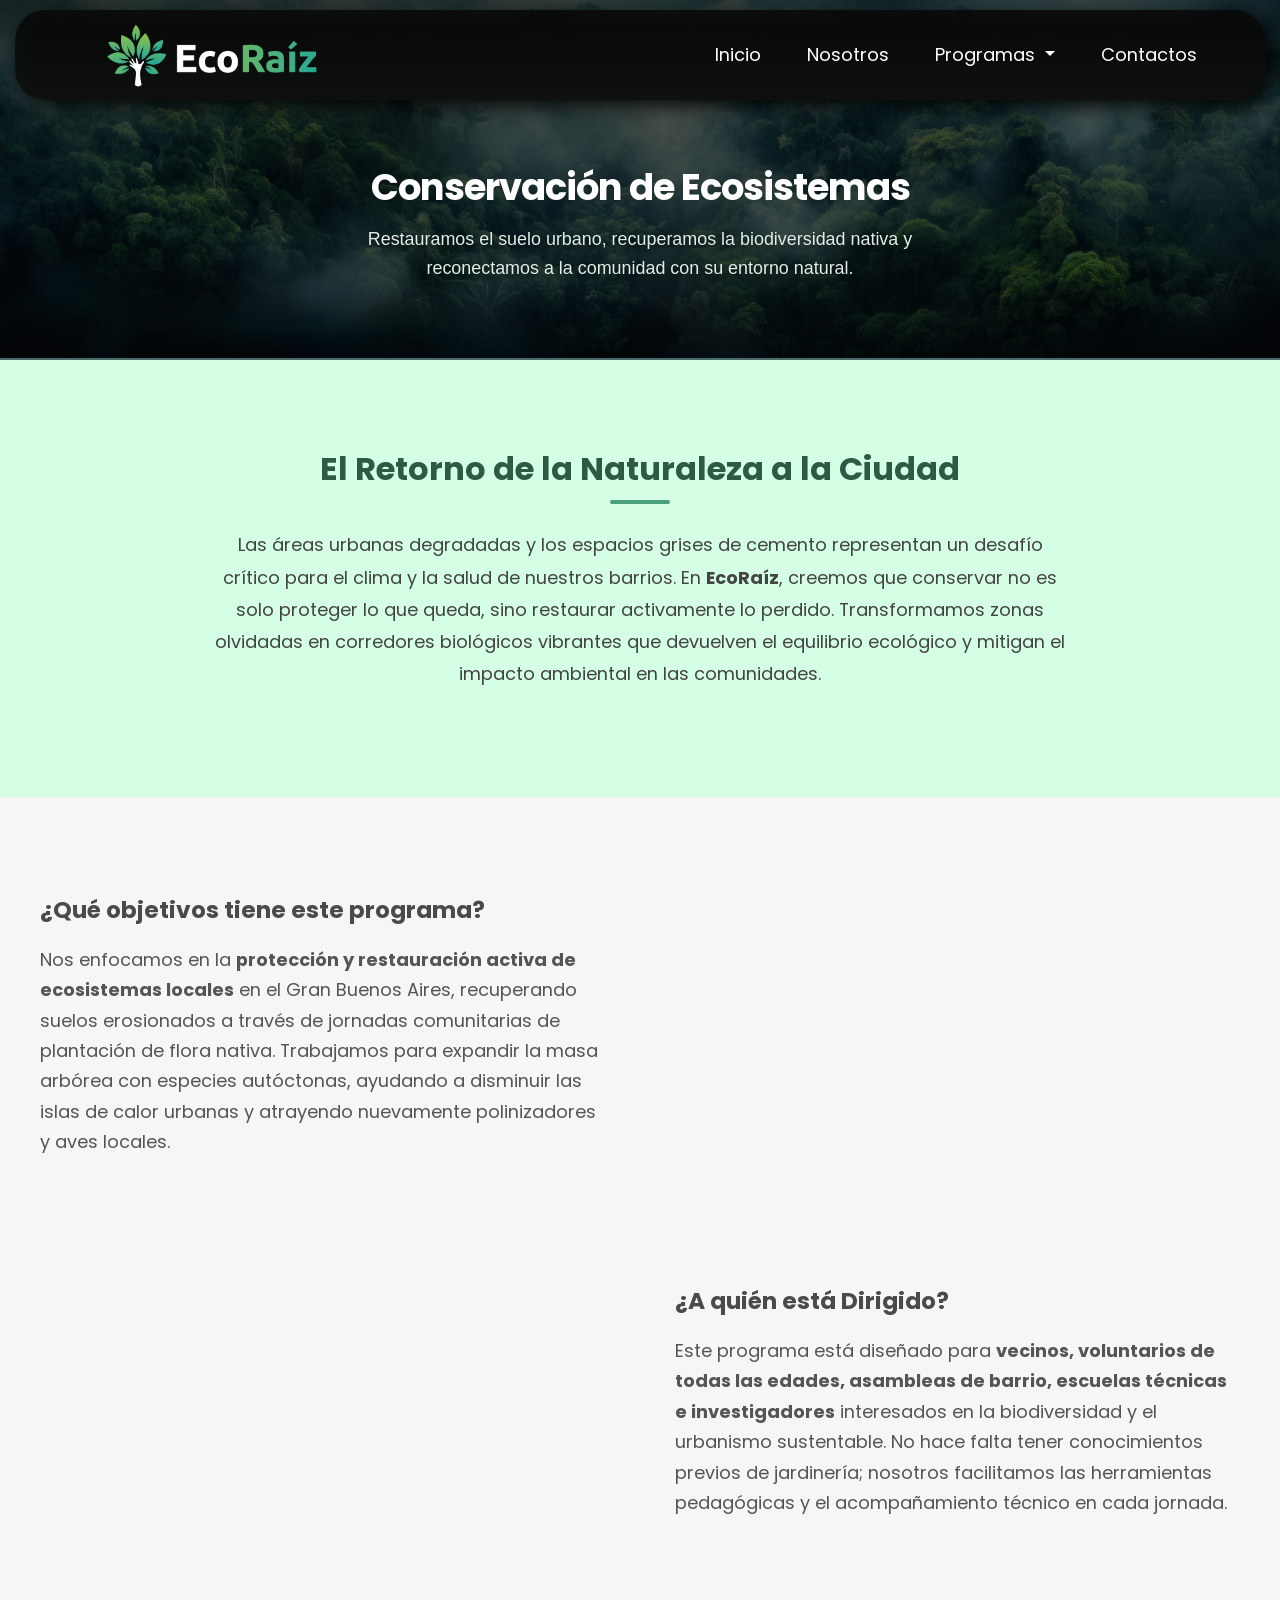
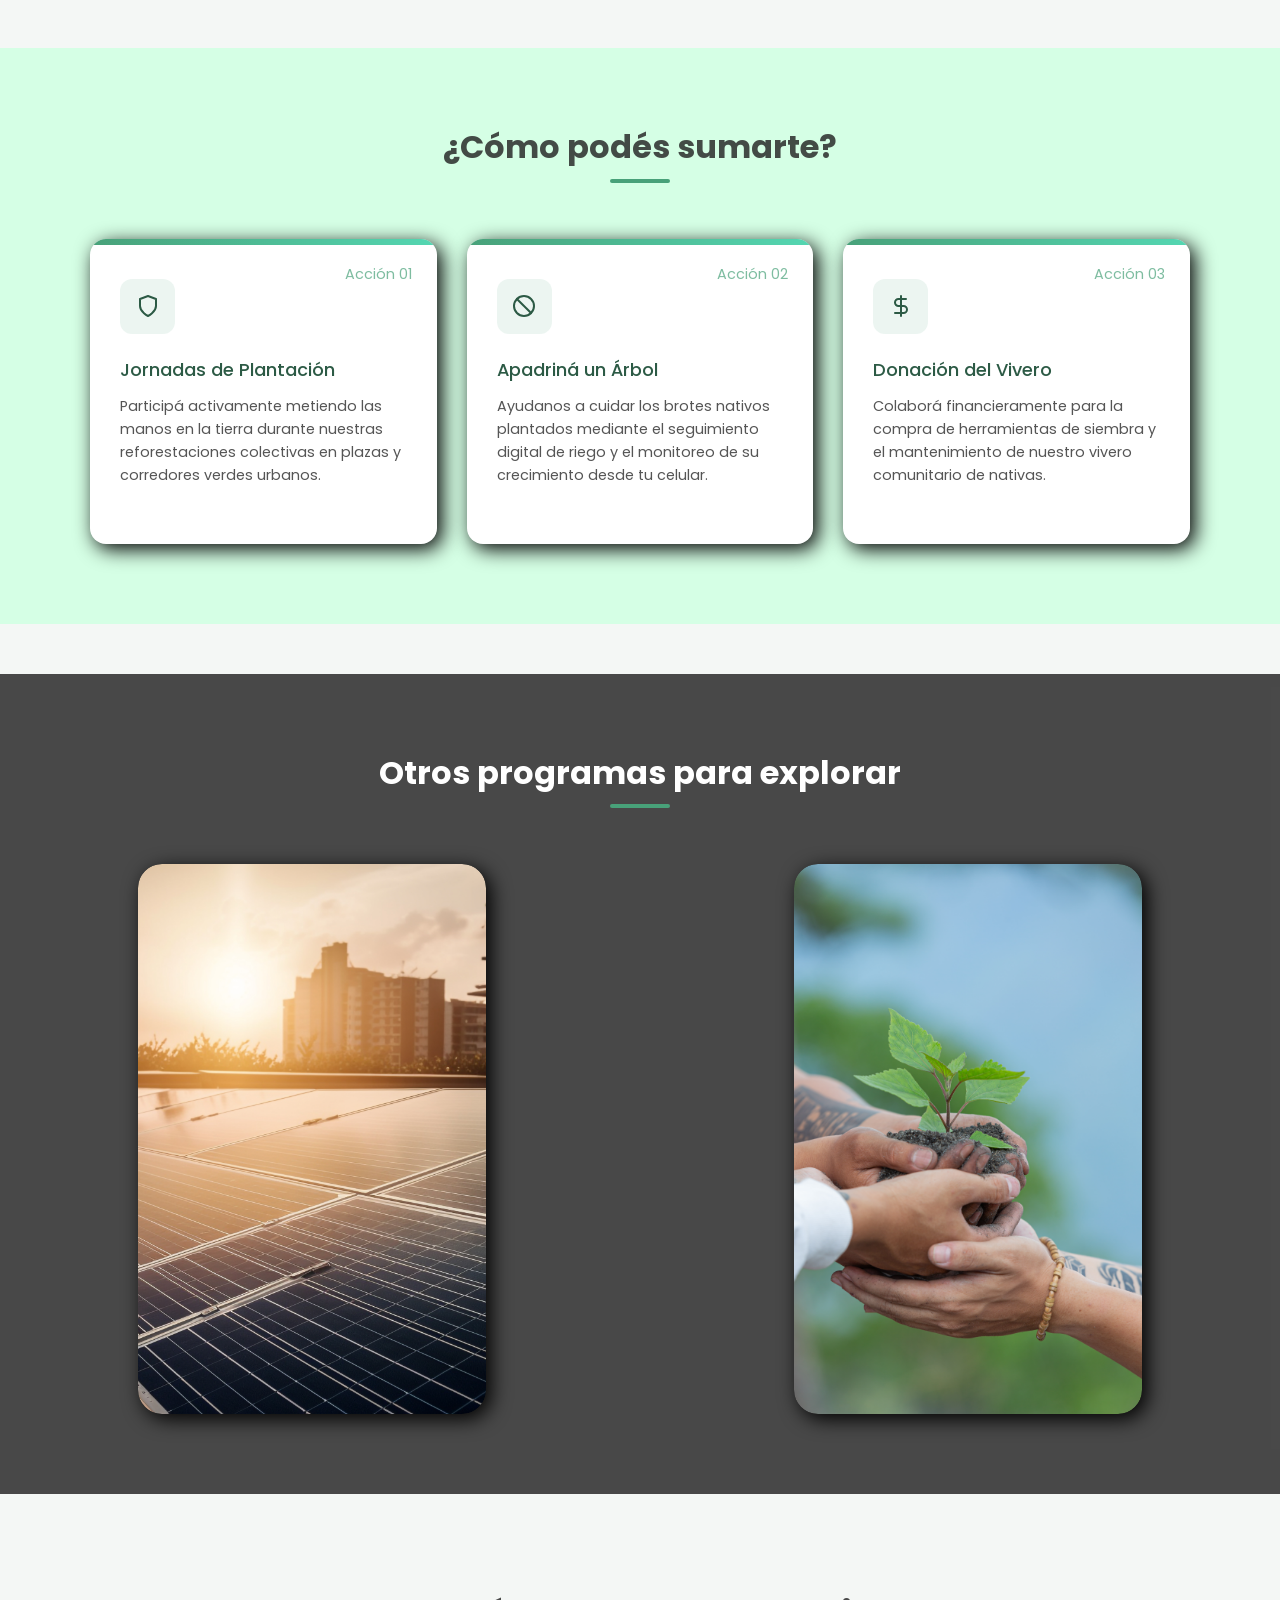
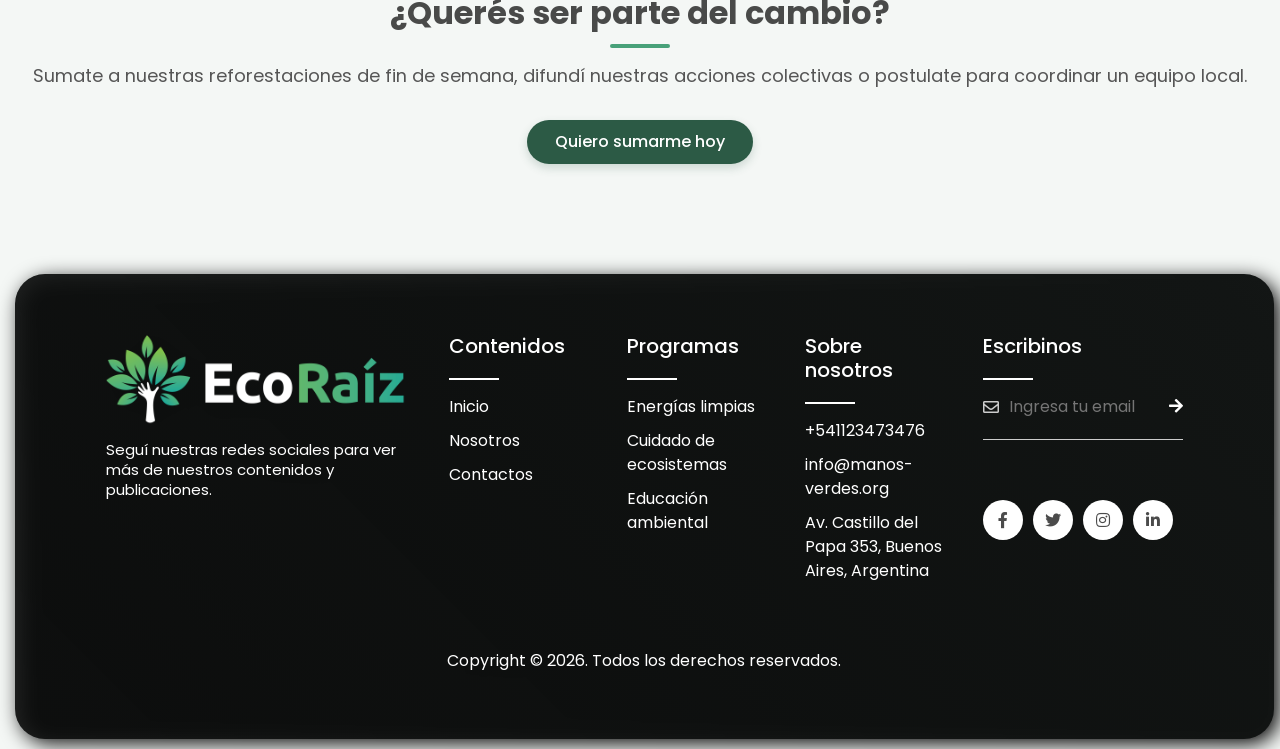
==== commit 5901d137: "todo listo falta imagenes" ====
--- a/conservacion-ecosistema-programa.html
+++ b/conservacion-ecosistema-programa.html
@@ -1,4 +1,4 @@
-<DOCTYPE hmtl>
+<!DOCTYPE html>
 <html lang="es">
     <head>
         <meta charset="UTF-8">
@@ -6,7 +6,7 @@
         <link rel="preconnect" href="https://fonts.googleapis.com">
         <link rel="preconnect" href="https://fonts.gstatic.com" crossorigin>
         <link href="https://fonts.googleapis.com/css2?family=DM+Sans:ital,opsz,wght@0,9..40,100..1000;1,9..40,100..1000&family=Poppins:ital,wght@0,100;0,200;0,300;0,400;0,500;0,600;0,700;0,800;0,900;1,100;1,200;1,300;1,400;1,500;1,600;1,700;1,800;1,900&family=Ubuntu:ital,wght@0,300;0,400;0,500;0,700;1,300;1,400;1,500;1,700&display=swap" rel="stylesheet">
-        <title>EcoRaíz</title>
+        <title>Conservación de Ecosistemas - EcoRaíz</title>
         <link href="https://cdn.jsdelivr.net/npm/bootstrap@5.3.8/dist/css/bootstrap.min.css" rel="stylesheet" integrity="sha384-sRIl4kxILFvY47J16cr9ZwB07vP4J8+LH7qKQnuqkuIAvNWLzeN8tE5YBujZqJLB" crossorigin="anonymous">
         <link rel="stylesheet" type="text/css" href="https://cdnjs.cloudflare.com/ajax/libs/font-awesome/5.15.1/css/all.min.css">
         <link rel="stylesheet" href="./CSS/estilos_css.css">
@@ -46,40 +46,129 @@
         </header>
 
         <main>
-            <h2>Conservación de ecosistemas</h2>
-            <section id="presentación">
-                <img src="" alt="" height="" width="">
-                <p></p>
-            </section>
-
-            <section id="descripcion">
-                <h3><strong>¿Que objetivos tiene este programa?</strong></h3>
-                <img src="" alt="" height="" width="">
-                <p>Este programa se centra en la <strong>protección y restauración de ecosistemas naturales en Argentina</strong>, incluyendo bosques, humedales y áreas protegidas. Se realizan actividades como reforestación, limpieza de espacios naturales y monitoreo de flora y fauna.</p>
-            </section>
-
-            <section id="Dirigido">
-                <br>
-                <h3>¿A quien está Dirigido?</h3>
-                <img src="" alt="" height="" width="">
-                <p>Está dirigido a</p>
-                <ul>
-                    <li>voluntarios.</li>
-                    <li>organizaciones locales.</li>
-                    <li>investigadores</li>
-                    <li>cualquier persona interesada en la protección de la biodiversidad.</li>
-                </ul>
-            </section>
-
-            <section id="Participar">
-                <br>
-                <h3><strong>¿Como participar?</strong></h3>
-                <p><em>Podes sumarte siguiendo algunasde las siguientes opciones:</em> </p>
-                <ul>
-                    <li>Podés sumarte como <strong>voluntario en jornadas de reforestación o limpieza</strong></li>
-                    <li><strong>participar en campañas de conservación</strong></li>
-                    <li><strong>colaborar con aportes económicos</strong></li>
-                </ul>
+            <!-- HERO CON ENFOQUE EN EL CAMBIO DE PARADIGMA URBANO -->
+            <section class="hero-inner-page conservacion-hero">
+                <div class="hero-inner-content">
+                    <h1 class="inner-title-gradient">Conservación de Ecosistemas</h1>
+                    <p class="inner-subtitle">Restauramos el suelo urbano, recuperamos la biodiversidad nativa y reconectamos a la comunidad con su entorno natural.</p>
+                </div>
+            </section>
+
+            <!-- PRESENTACIÓN (Sección de Introducción) -->
+            <section class="section-intro section-middle" id="presentacion">
+                <div class="section-content-action">
+                    <h2 class="section-title">El Retorno de la Naturaleza a la Ciudad</h2>
+                    <p>Las áreas urbanas degradadas y los espacios grises de cemento representan un desafío crítico para el clima y la salud de nuestros barrios. En <strong>EcoRaíz</strong>, creemos que conservar no es solo proteger lo que queda, sino restaurar activamente lo perdido. Transformamos zonas olvidadas en corredores biológicos vibrantes que devuelven el equilibrio ecológico y mitigan el impacto ambiental en las comunidades.</p>
+                </div>
+            </section>
+                
+            <!-- DETALLES Y OBJETIVOS (Layout alternado clásico .problems y .marina) -->
+            <section class="section-problems" id="descripcion">
+                <div class="problems">
+                    <div class="problem-content">
+                        <h3>¿Qué objetivos tiene este programa?</h3>
+                        <p>Nos enfocamos en la <strong>protección y restauración activa de ecosistemas locales</strong> en el Gran Buenos Aires, recuperando suelos erosionados a través de jornadas comunitarias de plantación de flora nativa. Trabajamos para expandir la masa arbórea con especies autóctonas, ayudando a disminuir las islas de calor urbanas y atrayendo nuevamente polinizadores y aves locales.</p>
+                    </div>
+                    <div class="problem-image">
+                        <!-- Imagen de la reforestación colectiva en la plaza -->
+                        <img src="watermarked_img_14151408000029484052.png" alt="Vecinos plantando árboles nativos en jornada comunitaria de EcoRaíz" onerror="this.style.display='none'">
+                    </div>
+                </div>
+
+                <div class="marina problems" id="dirigido">
+                    <div class="problem-content">
+                        <h3>¿A quién está Dirigido?</h3>
+                        <p>Este programa está diseñado para <strong>vecinos, voluntarios de todas las edades, asambleas de barrio, escuelas técnicas e investigadores</strong> interesados en la biodiversidad y el urbanismo sustentable. No hace falta tener conocimientos previos de jardinería; nosotros facilitamos las herramientas pedagógicas y el acompañamiento técnico en cada jornada.</p>
+                    </div>
+                    <div class="problem-image">
+                        <!-- Imagen de planeamiento y mapas/anotadores compartidos al aire libre -->
+                        <img src="watermarked_img_7265087599912443045.png" alt="Voluntarios planificando la ecología comunitaria al aire libre" onerror="this.style.display='none'">
+                    </div>
+                </div>
+            </section>
+
+            <!-- CÓMO PARTICIPAR (Tarjetas con grilla moderna y efecto hover) -->
+            <section class="pilares-section" id="Participar">
+                <h2 class="section-title gris">¿Cómo podés sumarte?</h2>
+                
+                <div class="pilares-grid">
+                    <!-- Opción 1 -->
+                    <div class="pilar-card">
+                        <div class="pilar-badge">Acción 01</div>
+                        <div class="pilar-icon">
+                            <svg xmlns="http://www.w3.org/2000/svg" width="24" height="24" viewBox="0 0 24 24" fill="none" stroke="currentColor" stroke-width="2" stroke-linecap="round" stroke-linejoin="round"><path d="M12 22s8-4 8-10V5l-8-3-8 3v7c0 6 8 10 8 10z"/></svg>
+                        </div>
+                        <h3>Jornadas de Plantación</h3>
+                        <p>Participá activamente metiendo las manos en la tierra durante nuestras reforestaciones colectivas en plazas y corredores verdes urbanos.</p>
+                        <div class="pilar-bg-image">
+                            <img src="watermarked_img_14151408000029484052.png" alt="Reforestación comunitaria EcoRaíz" onerror="this.parentNode.style.display='none'">
+                        </div>
+                    </div>
+
+                    <!-- Opción 2 -->
+                    <div class="pilar-card">
+                        <div class="pilar-badge">Acción 02</div>
+                        <div class="pilar-icon">
+                            <svg xmlns="http://www.w3.org/2000/svg" width="24" height="24" viewBox="0 0 24 24" fill="none" stroke="currentColor" stroke-width="2" stroke-linecap="round" stroke-linejoin="round"><circle cx="12" cy="12" r="10"/><path d="m4.93 4.93 14.14 14.14"/></svg>
+                        </div>
+                        <h3>Apadriná un Árbol</h3>
+                        <p>Ayudanos a cuidar los brotes nativos plantados mediante el seguimiento digital de riego y el monitoreo de su crecimiento desde tu celular.</p>
+                        <div class="pilar-bg-image">
+                            <img src="watermarked_img_7265087599912443045.png" alt="Planificación y monitoreo digital de árboles" onerror="this.parentNode.style.display='none'">
+                        </div>
+                    </div>
+
+                    <!-- Opción 3 -->
+                    <div class="pilar-card">
+                        <div class="pilar-badge">Acción 03</div>
+                        <div class="pilar-icon">
+                            <svg xmlns="http://www.w3.org/2000/svg" width="24" height="24" viewBox="0 0 24 24" fill="none" stroke="currentColor" stroke-width="2" stroke-linecap="round" stroke-linejoin="round"><path d="M12 2v20M17 5H9.5a3.5 3.5 0 0 0 0 7h5a3.5 3.5 0 0 1 0 7H6"/></svg>
+                        </div>
+                        <h3>Donación del Vivero</h3>
+                        <p>Colaborá financieramente para la compra de herramientas de siembra y el mantenimiento de nuestro vivero comunitario de nativas.</p>
+                        <div class="pilar-bg-image">
+                            <img src="watermarked_img_16574325512315173488.png" alt="Talleres prácticos en el vivero escuela" onerror="this.parentNode.style.display='none'">
+                        </div>
+                    </div>
+                </div>
+            </section>
+
+            <!-- SECCIÓN PROGRAMAS (Formatos de tarjetas flotantes para navegación cruzada) -->
+            <section id="Programas" class="section-programs-wrapper">
+                <h2 class="section-title">Otros programas para explorar</h2>
+       
+                <div class="card__container">
+                    <!-- Tarjeta 1: Energías Limpias -->
+                    <article class="card__article">
+                        <img src="./img/programas/futuristic-solar-power-station-generates-clean-electricity-generated-by-ai.jpg" alt="Paneles solares" class="card__img">
+                        <div class="card__data">
+                            <span class="card__description">Sustentabilidad</span>
+                            <h2 class="card__title">Energías limpias</h2>
+                            <p class="card__text">Promovemos la transición energética e instalaciones comunitarias de equipos solares térmicos.</p>
+                            <a href="./programas.html" class="card__button">Ver programa</a>
+                        </div>
+                    </article>
+
+                    <!-- Tarjeta 2: Educación ambiental -->
+                    <article class="card__article">
+                        <img src="img/programas/hands-trees-growing-seedlings.jpg" alt="Educación ambiental" class="card__img">
+                        <div class="card__data">
+                            <span class="card__description">Capacitaciones</span>
+                            <h2 class="card__title">Educación ambiental</h2>
+                            <p class="card__text">Talleres prácticos y capacitaciones para adoptar hábitos ambientales conscientes.</p>
+                            <a href="./Educacion-ambiental-programa.html" class="card__button">Ver programa</a>
+                        </div>
+                    </article>
+                </div>
+            </section>
+
+            <!-- Sección de ayuda directa -->
+            <section id="ComoAyudar" class="section-help">
+                <div class="help-content">
+                    <h2 class="section-title gris">¿Querés ser parte del cambio?</h2>
+                    <p>Sumate a nuestras reforestaciones de fin de semana, difundí nuestras acciones colectivas o postulate para coordinar un equipo local.</p>
+                    <a href="contactos.html" class="btn-problem">Quiero sumarme hoy</a>
+                </div>
             </section>
         </main>
 
@@ -88,7 +177,7 @@
             <div class="footer-wrap"> 
                 <div class="footer-col-1"> 
                     <img src="img/logo/green-tree-ver-2.png" class="footer-logo" alt="Logo de EcoRaíz">
-                    <p>Seguí nuestras redes sociales para ver mas de nuestros contenidos y publicaciones.</p>
+                    <p>Seguí nuestras redes sociales para ver más de nuestros contenidos y publicaciones.</p>
                 </div>
                 <div class="footer-col-2"> <h3>Contenidos</h3>
                     <ul>
@@ -102,7 +191,7 @@
                     <ul>
                         <li><a href="./programas.html">Energías limpias</a></li>
                         <li><a href="./conservacion-ecosistema-programa.html">Cuidado de ecosistemas</a></li>
-                        <li><a href="./reforestacion-programa.html">Educación ambiental</a></li>
+                        <li><a href="./Educacion-ambiental-programa.html">Educación ambiental</a></li>
                     </ul>
                 </div>
 
@@ -110,10 +199,9 @@
                     <ul>
                         <li><a href="tel:+541123473476">+541123473476</a></li>
                         <li><a href="mailto:info@manos-verdes.org">info@manos-verdes.org</a></li>
-                        <li><address>Av.castillo del papa 353, Buenos Aires, Argentina</address></li>
+                        <li><address>Av. Castillo del Papa 353, Buenos Aires, Argentina</address></li>
                     </ul>
                 </div>
-
 
                 <div class="footer-col-5"> <h3>Escribinos</h3>
                     <form>
@@ -135,5 +223,6 @@
             </div>
         </footer>
         <script src="https://cdn.jsdelivr.net/npm/bootstrap@5.3.3/dist/js/bootstrap.bundle.min.js"></script>
+        <script src="./JS/main.js"></script>  
     </body>
 </html>
--- a/CSS/estilos_css.css
+++ b/CSS/estilos_css.css
@@ -370,15 +370,13 @@
     }
 }
 
+
 /* =======================================================
-   HERO COMPARTIDO: IMAGEN DE FONDO + FILTRO CINEMÁTICO
+            HERO COMPARTIDO
    ======================================================= */
 .hero-inner-page {
     width: 100%;
     min-height: 40vh; /* Le damos un poquito más de altura para que luzca la foto */
-    background: url(../img/paisajes/vecteezy_jungle-and-mountains-natural-background_28621316.jpg); 
-    background-size: cover;
-    background-attachment: fixed; /* Esto aplica un efecto parallax sutil al scrollear (opcional) */
     display: flex;
     justify-content: center;
     align-items: center;
@@ -393,9 +391,9 @@
     text-align: center;
 }
 
-/* Título con texto degradado metalizado */
+/* Título */
 .hero-inner-page .inner-title-gradient {
-    font-size: calc(var(--font-size-xxl) * 0.9);
+    font-size: var(--font-size-xxl);
     font-weight: var(--font-wight-bold);
     color: var(--blanco);
     margin-bottom: 16px;
@@ -447,6 +445,25 @@
     background-color: #f4f7f5;
 }
 
+.contact-hero{
+   background: linear-gradient(rgba(0, 0, 0, 0.6), rgba(0, 0, 0, 0.6)), url(../img/hero/vecteezy_ai-generated-curved-metallic-structures-with-dynamic_38814222.jpeg) no-repeat center center / cover;
+}
+
+.nosotros-hero{
+    background: linear-gradient(rgba(0, 0, 0, 0.6), rgba(0, 0, 0, 0.6)), url(../img/hero/colleagues-giving-fist-bump.jpg) no-repeat center center / cover;
+}
+
+.energias-hero{
+    background: linear-gradient(rgba(0, 0, 0, 0.6), rgba(0, 0, 0, 0.6)), url(../img/hero/wind-turbines-field-wind-power-station-evening-sky.jpg) no-repeat center center / cover;
+}
+
+.conservacion-hero {
+                background: linear-gradient(rgba(0, 0, 0, 0.65), rgba(0, 0, 0, 0.65)), url(../img/hero/vecteezy_jungle-and-mountains-natural-background_28621316.jpg) no-repeat center center / cover;
+}
+
+.educacion-hero {
+                background: linear-gradient(rgba(0, 0, 0, 0.65), rgba(0, 0, 0, 0.65)), url(../img/hero/view-diverse-adolescents-practicing-health-wellness-activities-themselves-their-community.jpg) no-repeat center center / cover;
+}
 
 /* =======================================================
    REGLAS GENERALES COMPARTIDAS
@@ -473,7 +490,7 @@
    SECCIÓN DE ACCIÓN (Contenido centrado y elegante)
    ======================================================= */
 .section-middle {
-    background-color: #f4f7f5; /* Un fondo blanco-verdoso ecológico muy sutil */
+    background-color: #d5ffe5; /* Un fondo blanco-verdoso ecológico muy sutil */
     padding: 90px 20px;
     display: flex;
     justify-content: center;
@@ -590,131 +607,467 @@
     }
 }
 
+/*=============== SECCIÓN PROGRAMAS (VERTICAL / RESPONSIVE EN TODO DISPOSITIVO) ===============*/
+.section-programs-wrapper {
+  display: grid;
+  place-items: center;
+  margin-inline: 1.5rem;
+  padding-block: 5rem;
+  background-color: var(--gris-oscuro);
+  margin: 0;
+}
+
+.section-title {
+  font-size: var(--font-size-xl, 2rem);
+  color: var(--blanco);
+  margin-bottom: 3.5rem;
+  text-align: center;
+  font-weight: 700;
+}
+
+.card__container {
+  display: grid;
+  /* Escritorio: 3 columnas. En pantallas medianas pasa a 2 y en celulares a 1 sola de forma automática */
+  grid-template-columns: repeat(auto-fit, minmax(290px, 1fr));
+  gap: 4rem 2rem;
+  width: 100%;
+  max-width: var(--site-max-width, 1120px);
+  justify-content: center;
+  filter: drop-shadow(5px 5px 10px black);
+}
+
+.card__article {
+  position: relative;
+  overflow: hidden; /* Esconde el texto inicialmente */
+  justify-self: center;
+  width: 100%;
+  max-width: 348px;
+  border-radius: 1.5rem;
+}
+
+/* Imagen en formato vertical (Portrait) constante en cualquier resolución */
+.card__img {
+  width: 100%;
+  height: 550px; /* Alto vertical optimizado */
+  object-fit: cover;
+  border-radius: 1.5rem;
+  transition: transform .4s ease;
+}
+
+/* Caja de datos flotante inteligente (Usa porcentajes, no valores fijos) */
+.card__data {
+  width: calc(100% - 3rem);
+  background-color: var(--container-color, #fff);
+  padding: 1.5rem;
+  box-shadow: 0 8px 24px hsla(0, 0%, 0%, .15);
+  border-radius: 1rem;
+  position: absolute;
+  bottom: 1.5rem; /* Se posiciona con respecto al fondo de la tarjeta */
+  left: 0;
+  right: 0;
+  margin-inline: auto;
+  opacity: 0;
+  /* La empujamos hacia abajo un 70% de su propia altura para ocultarla de forma elástica */
+  transform: translateY(70%); 
+  transition: transform .5s cubic-bezier(0.25, 1, 0.5, 1), opacity .4s ease;
+}
+
+.card__description {
+  display: block;
+  font-size: var(--small-font-size, .813rem);
+  color: var(--verde-3, #20ca9a);
+  font-weight: 500;
+  margin-bottom: .25rem;
+}
+
+.card__title {
+  font-size: var(--h2-font-size, 1.25rem);
+  font-weight: 600;
+  color: var(--title-color, hsl(0, 0%, 15%));
+  margin-bottom: .5rem;
+}
+
+.card__text {
+  font-size: var(--small-font-size, .813rem);
+  color: var(--text-color, hsl(0, 0%, 35%));
+  margin-bottom: 1rem;
+  line-height: 1.4;
+}
+
+.card__button {
+  display: inline-block;
+  text-decoration: none;
+  font-size: var(--small-font-size, .813rem);
+  font-weight: 500;
+  color: var(--verde-2, #3a7d5c);
+  transition: color .3s;
+}
+
+.card__button:hover {
+  text-decoration: underline;
+  color: var(--verde-1, #2c5a45);
+}
+
+/*=============== INTERACCIONES HOVER (MÉTODO ULTRA RESPONSIVE) ===============*/
+
+/* Al pasar el mouse, permitimos que la caja sobresalga de la tarjeta si es necesario */
+.card__article:hover {
+  overflow: initial;
+}
+
+/* Al sacar el mouse, esperamos que baje la tarjeta antes de ocultar el overflow */
+.card__article:not(:hover) {
+  transition-delay: .3s;
+  overflow: hidden;
+}
+
+/* Efecto hover sobre la data: sube limpiamente a su posición natural */
+.card__article:hover .card__data {
+  opacity: 1;
+  transform: translateY(0); /* Sube exactamente lo necesario sin importar cuántas líneas tenga el texto */
+}
+
+/* Ligero zoom a la foto vertical de fondo para darle vida */
+.card__article:hover .card__img {
+  transform: scale(1.03);
+}
+
+/*=============== DETALLES EXCLUSIVOS MÓVIL ===============*/
+@media screen and (max-width: 768px) {
+  .section-programs-wrapper {
+    padding-block: 3rem;
+  }
+  .card__container {
+    grid-template-columns: 1fr; /* Una sola columna: se apilan verticalmente perfectas */
+    gap: 5rem 0; /* Espaciado saludable entre tarjetas apiladas */
+  }
+  .card__article {
+    max-width: 100%; /* Aprovecha bien el ancho del celular */
+  }
+}
+
+@media screen and (max-width: 340px) {
+  .section-programs-wrapper { margin-inline: 1rem; }
+  .card__data { padding: 1.2rem 1rem; width: calc(100% - 2rem); }
+  .card__img { height: 380px; } /* Un toque más bajas en pantallas diminutas */
+}
+
 /* =======================================================
-   SECCIÓN PROGRAMAS (Cards en Fila, Fondos de Color y Bordes de Gradiente)
+   NUEVA SECCIÓN: LÍNEA DE TIEMPO VERTICAL (TIMELINE)
    ======================================================= */
-.section-programs-wrapper {
-    background-color: #f4f7f5; /* Mantiene el fondo grisáceo general de tu main */
-    padding: 100px 40px;
-}
-
-.programs-container {
-    max-width: var(--site-max-width);
-    margin: 0 auto;
+.timeline-section {
+    padding: 80px 20px;
+    background-color: #fdfdfd;
+}
+
+.timeline-container {
+    position: relative;
+    max-width: 1000px;
+    margin: 50px auto 0 auto;
+    filter: drop-shadow(5px 5px 10px black);
+}
+
+/* La línea central vertical */
+.timeline-container::after {
+    content: '';
+    position: absolute;
+    width: 4px;
+    background-color: var(--verde-1);
+    top: 0;
+    bottom: 0;
+    left: 50%;
+    margin-left: -2px;
+}
+
+/* Contenedores de los hitos */
+.timeline-item {
+    padding: 10px 40px;
+    position: relative;
+    background-color: inherit;
+    width: 50%;
+    box-sizing: border-box;
+    margin-bottom: 30px;
+}
+
+/* Los puntos en la línea central */
+.timeline-dot {
+    position: absolute;
+    width: 20px;
+    height: 20px;
+    right: -10px;
+    background-color: #ffffff;
+    border: 4px solid var(--verde-2);
+    top: 15px;
+    border-radius: 50%;
+    z-index: 1;
+    transition: background-color 0.3s ease;
+}
+
+/* Posicionamiento Izquierda y Derecha */
+.timeline-left {
+    left: 0;
+    text-align: right;
+}
+
+.timeline-right {
+    left: 50%;
+    text-align: left;
+}
+
+/* Corregir los puntos para los bloques de la derecha */
+.timeline-right .timeline-dot {
+    left: -10px;
+}
+
+/* Los bloques con las fechas flotantes */
+.timeline-date {
+    font-size: var(--font-size-xl);
+    font-weight: var(--font-weight-bold);
+    color: var(--verde-2);
+    margin-bottom: 8px;
+}
+
+/* Caja de contenido interno */
+.timeline-content {
+    padding: 25px;
+    background: #ffffff;
+    border-radius: 12px;
+    box-shadow: 0 4px 20px rgba(0, 0, 0, 0.05);
+    border-top: 4px solid var(--verde-1);
+    transition: transform 0.3s ease, box-shadow 0.3s ease;
+}
+
+.timeline-content h3 {
+    font-size: var(--font-size-m);
+    color: var(--verde-2);
+    margin-bottom: 10px;
+}
+
+.timeline-content p {
+    font-size: var(--font-size-s);
+    color: #666;
+    line-height: 1.6;
+}
+
+/* Espacio controlado para las futuras fotos de la línea de tiempo */
+.timeline-img-placeholder {
+    margin-top: 15px;
+    border-radius: 8px;
+    overflow: hidden;
+    max-height: 180px;
+}
+
+.timeline-img-placeholder img {
+    width: 100%;
+    height: 100%;
+    object-fit: cover;
+}
+
+/* Efectos Hover Interactivos */
+.timeline-item:hover .timeline-content {
+    transform: translateY(-5px);
+    box-shadow: 0 10px 25px rgba(44, 90, 69, 0.15);
+}
+
+.timeline-item:hover .timeline-dot {
+    background-color: var(--verde-3);
+}
+
+/* RESPONSIVE: Transforma la línea de tiempo a una sola columna en celulares */
+@media screen and (max-width: 768px) {
+    .timeline-container::after {
+        left: 31px;
+    }
+    
+    .timeline-item {
+        width: 100%;
+        padding-left: 70px;
+        padding-right: 20px;
+        text-align: left;
+    }
+    
+    .timeline-left {
+        left: 0;
+    }
+    
+    .timeline-right {
+        left: 0;
+    }
+    
+    .timeline-dot {
+        left: 21px !important;
+        right: auto;
+    }
+}
+
+/* =======================================================
+   NUEVA SECCIÓN: TARJETAS DE PILARES (MODERN GRID CARDS)
+   ======================================================= */
+.gris{
+    color: var(--gris-oscuro);
+}
+
+.pilares-section {
+    padding: 80px 20px;
+    background-color: #d5ffe5;
+    margin-bottom: 50px;
+}
+
+.pilares-grid {
     display: grid;
-    /* Fuerza a que los 3 elementos estén en la misma fila en escritorio */
-    grid-template-columns: repeat(3, 1fr); 
+    grid-template-columns: repeat(auto-fit, minmax(300px, 1fr));
     gap: 30px;
-}
-
-/* Estructura base de la tarjeta (crea el efecto de borde con degradado) */
-.program-card {
+    max-width: 1100px;
+    margin: 50px auto 0 auto;
+}
+
+.pilar-card {
     position: relative;
-    border-radius: var(--border-radius-m); 
-    padding: 5px; /* Aumentado a 5px para que el borde sea bien notorio */
-    
-    /* Degradado de súper contraste: Verde brillante, Turquesa eléctrico y Blanco destello */
-    background: linear-gradient(45deg, #20ca9a, #27b7be, #076d48, #138967); 
-    background-size: 300% 300%; 
-    
-    /* Animación continua */
-    animation: color 1.5s ease-in-out infinite; /* Un poco más rápida (8s) para que se note el movimiento */
-    transition: transform 0.4s cubic-bezier(0.175, 0.885, 0.32, 1.275), box-shadow 0.4s ease;
-}
-
-/* Efecto hover: el borde se mueve ligeramente y la tarjeta sube */
-.program-card:hover {
-    transform: translateY(-12px); 
-    animation: color 3s linear infinite; /* En hover gira rápido y continuo */
-    
-    /* Un destello de neón que calca los colores del borde */
-    box-shadow: 0 0 25px rgba(39, 183, 190, 0.6), 0 0 50px rgba(32, 202, 154, 0.3); 
-}
-
-/* Contenedor interno: Define el color de fondo de cada tarjeta (No blanco) */
-.card-inner {
+    background: #ffffff;
+    padding: 40px 30px;
+    border-radius: 16px;
+    overflow: hidden;
+    box-shadow: 0 6px 15px rgba(0, 0, 0, 0.03);
+    transition: all 0.4s cubic-bezier(0.165, 0.84, 0.44, 1);
+    z-index: 1;
+    filter: drop-shadow(5px 5px 10px black);
+}
+
+/* Decoración superior con tu color de acento brillante */
+.pilar-card::before {
+    content: '';
+    position: absolute;
+    top: 0;
+    left: 0;
+    width: 100%;
+    height: 6px;
+    background: linear-gradient(90deg, var(--verde-1), var(--verde-3));
+}
+
+/* Badge numérico elegante */
+.pilar-badge {
+    position: absolute;
+    top: 25px;
+    right: 25px;
+    font-size: var(--font-size-s);
+    font-weight: var(--font-weight-bold);
+    color: var(--verde-1);
+    opacity: 0.7;
+}
+
+/* Icono redondo contenedor */
+.pilar-icon {
+    display: flex;
+    align-items: center;
+    justify-content: center;
+    width: 55px;
+    height: 55px;
+    border-radius: 12px;
+    background-color: rgba(72, 161, 121, 0.1);
+    color: var(--verde-2);
+    margin-bottom: 25px;
+    transition: all 0.3s ease;
+}
+
+.pilar-card h3 {
+    font-size: var(--font-size-m);
+    color: var(--verde-2);
+    margin-bottom: 15px;
+}
+
+.pilar-card p {
+    font-size: var(--font-size-s);
+    color: #555;
+    line-height: 1.6;
+    position: relative;
+    z-index: 2;
+}
+
+/* Capa de imagen oculta que se revela con transiciones finas */
+.pilar-bg-image {
+    position: absolute;
+    top: 0;
+    left: 0;
+    width: 100%;
     height: 100%;
-    border-radius: calc(var(--border-radius-m) - 5px); /* Ajuste perfecto al nuevo grosor */
-    padding: 35px 25px;
-    display: flex;
-    flex-direction: column;
-    align-items: center;
-    text-align: center;
-    justify-content: space-between;
-}
-
-/* Colores personalizados combinables y únicos para cada tarjeta */
-.card-inner {
-    background-color: #1b1c1b; /* Negro con un toque de verde pino */
-    filter: drop-shadow(5px 5px 10px black);
-}
-
-
-/* Diseño de las Imágenes dentro de las Cards */
-.card-image-wrapper {
-    width: 100%;
-    height: 180px;
-    overflow: hidden;
-    border-radius: var(--border-radius-s); /* Esquinas suavizadas para la foto */
-    margin-bottom: 20px;
-    box-shadow: 0 8px 15px rgba(0, 0, 0, 0.3);
-}
-
-.card-img {
+    z-index: -1;
+    opacity: 0;
+    transform: scale(1.05);
+    transition: all 0.4s ease;
+}
+
+.pilar-bg-image::after {
+    content: '';
+    position: absolute;
     width: 100%;
     height: 100%;
-    object-fit: cover; /* Ajusta la foto sin deformarla */
-    transition: transform 0.4s ease;
-}
-
-.program-card:hover .card-img {
-    transform: scale(1.08); /* Pequeño zoom en la foto al pasar el mouse */
-}
-
-/* Textos dentro de las tarjetas */
-.program-card h3 {
-    font-size: var(--font-size-m);
-    color: var(--blanco); /* Forzado a blanco para contrastar con los fondos oscuros */
-    margin-bottom: 12px;
-    font-weight: var(--font-wight-semibold);
-}
-
-.program-card p {
-    font-size: var(--font-size-s);
-    color: #cedad4; /* Gris claro/verdoso suave para lectura descansada */
-    line-height: 1.6;
-    margin-bottom: 25px;
-}
-
-/* Botones adaptados al estilo oscuro */
-.btn-card {
-    display: inline-block;
-    padding: 10px 24px;
-    border: 2px solid var(--verde-3);
-    color: var(--verde-3);
-    text-decoration: none;
-    border-radius: var(--border-radius-m);
-    font-weight: var(--font-wight-medium);
-    transition: all 0.3s ease;
-}
-
-.btn-card:hover {
+    background: linear-gradient(to top, rgba(44, 90, 69, 0.95), rgba(44, 90, 69, 0.8));
+    top: 0;
+    left: 0;
+}
+
+.pilar-bg-image img {
+    width: 100%;
+    height: 100%;
+    object-fit: cover;
+}
+
+/* COMPORTAMIENTO INTERACTIVO HOVER */
+.pilar-card:hover {
+    transform: translateY(-8px);
+    box-shadow: 0 15px 35px rgba(44, 90, 69, 0.2);
+}
+
+/* Cuando pases el mouse, cambiamos las propiedades de los textos para legibilidad sobre foto */
+.pilar-card:hover h3, 
+.pilar-card:hover p,
+.pilar-card:hover .pilar-badge {
+    color: #ffffff;
+    opacity: 1;
+}
+
+.pilar-card:hover .pilar-icon {
     background-color: var(--verde-3);
-    color: var(--negro);
-    text-decoration: none;
-    box-shadow: 0 0 15px var(--verde-3);
-}
-
-/* =======================================================
-   OPTIMIZACIÓN RESPONSIVE
-   ======================================================= */
-@media (max-width: 992px) {
-    .programs-container {
-        /* En tablets se ponen de a 2 o 1 columna automáticamente si no entran */
-        grid-template-columns: repeat(auto-fit, minmax(280px, 1fr));
-        gap: 25px;
-    }
-}
+    color: var(--verde-2);
+    transform: rotate(-5deg) scale(1.05);
+}
+
+/* Mostramos la imagen de fondo de manera fluida */
+.pilar-card:hover .pilar-bg-image {
+    opacity: 1;
+    transform: scale(1);
+}
+/*=============== AGREGADOS EXCLUSIVOS PARA LA SECCIÓN EQUIPO ===============*/
+
+/* Contenedor de las redes sociales */
+.card__socials {
+  display: flex;
+  gap: 1rem;
+  margin-top: 0.75rem;
+  border-top: 1px solid #e2e8f0; /* Una línea sutil divisoria arriba de los links */
+  padding-top: 0.75rem;
+}
+
+/* Estilo para los links de GitHub y LinkedIn */
+.social-link {
+  font-size: var(--small-font-size, .813rem);
+  text-decoration: none;
+  font-weight: 600;
+  color: var(--verde-2, #3a7d5c);
+  transition: color 0.3s ease;
+}
+
+.social-link:hover {
+  color: var(--verde-3, #20ca9a); /* Brilla con tu color destacado al pasar el mouse */
+  text-decoration: underline;
+}
+
+/* Ajuste opcional por si el nombre de la persona queda muy grande */
+.user-name {
+  font-size: 1.15rem;
+  margin-bottom: 0.25rem;
+}
+
 /* =======================================================
    SECCIÓN COMO AYUDAR (Cierre antes del footer)
    ======================================================= */
@@ -835,8 +1188,7 @@
 
 /* Botón de envío que hereda el estilo EcoRaíz */
 .btn-submit-form {
-    width: 40%;
-    margin-left: 30%;
+    width: 100%;
     padding: 15px;
     background-color: var(--verde-2);
     color: var(--blanco);
@@ -1141,4 +1493,8 @@
 .footer-col-3 ul, .footer-col-4 ul {
     padding-left: 0;
     margin-left: 0;
-}+}
+
+
+
+
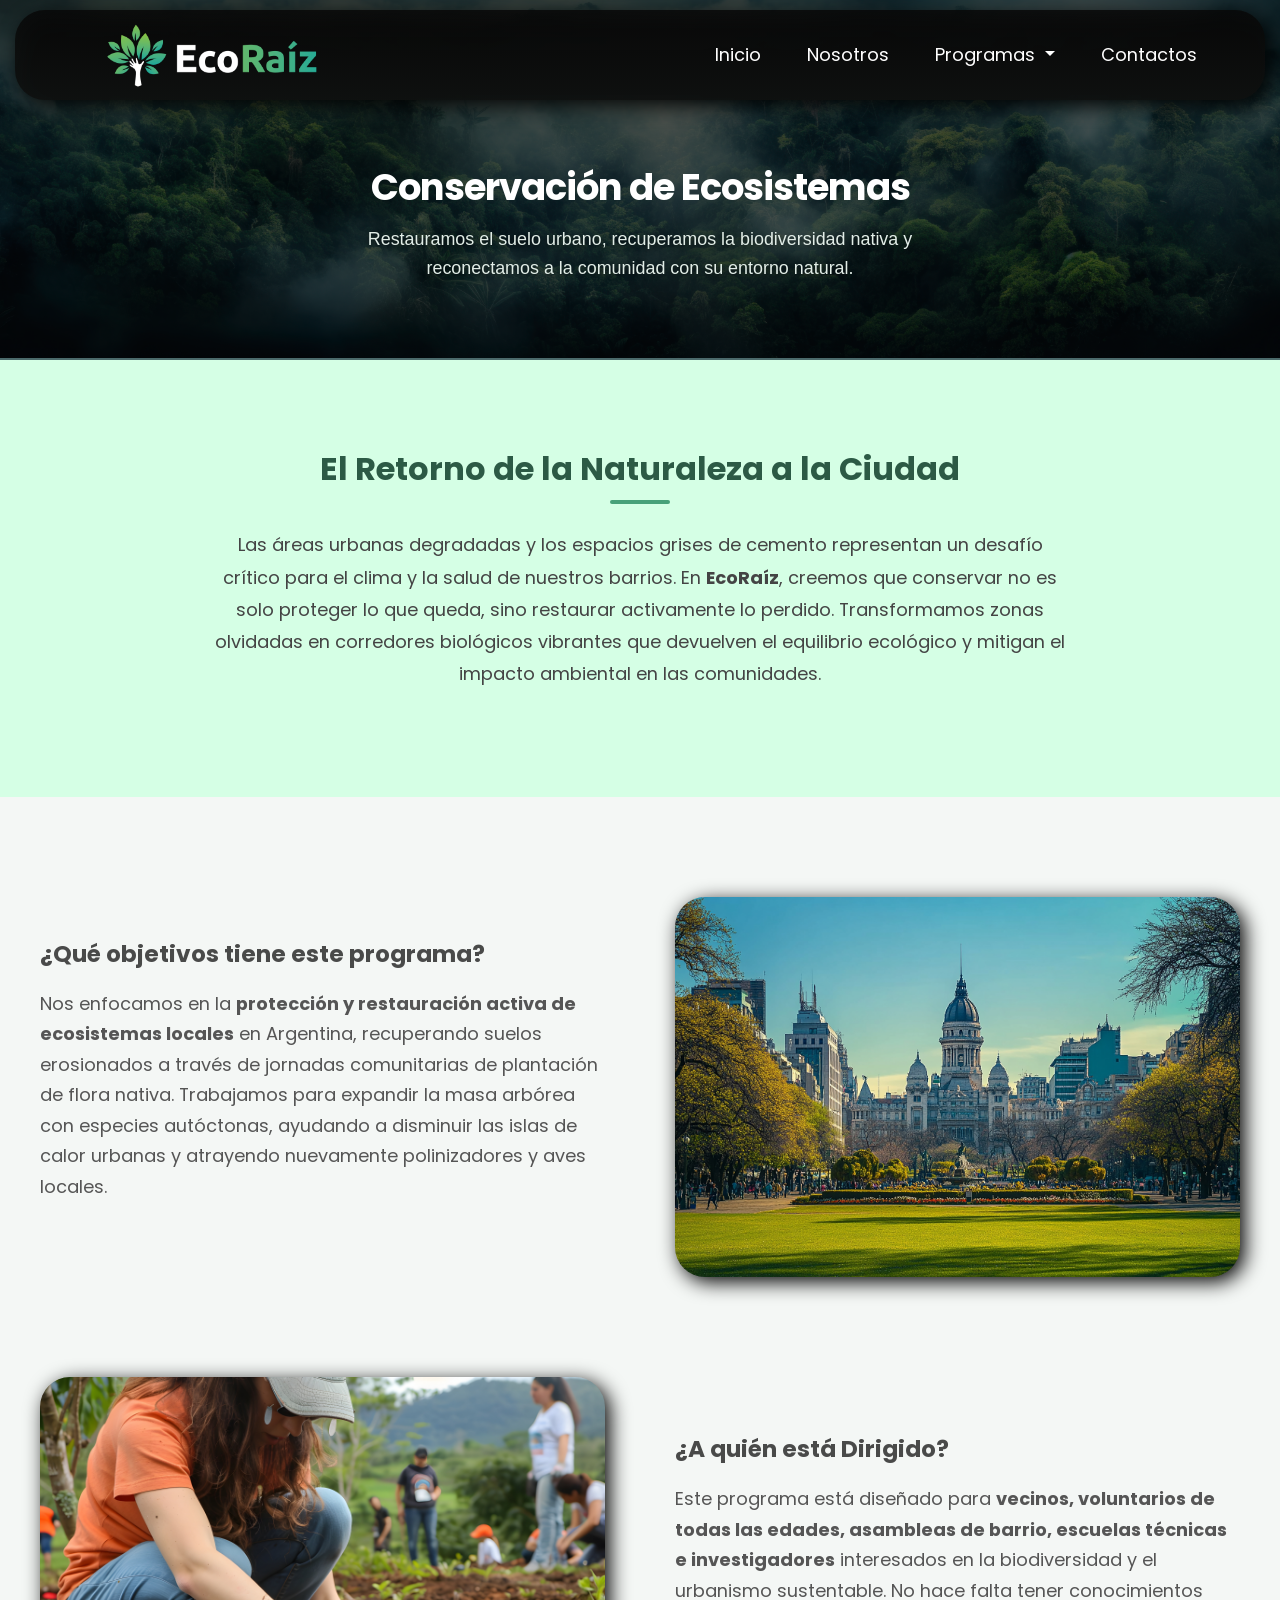
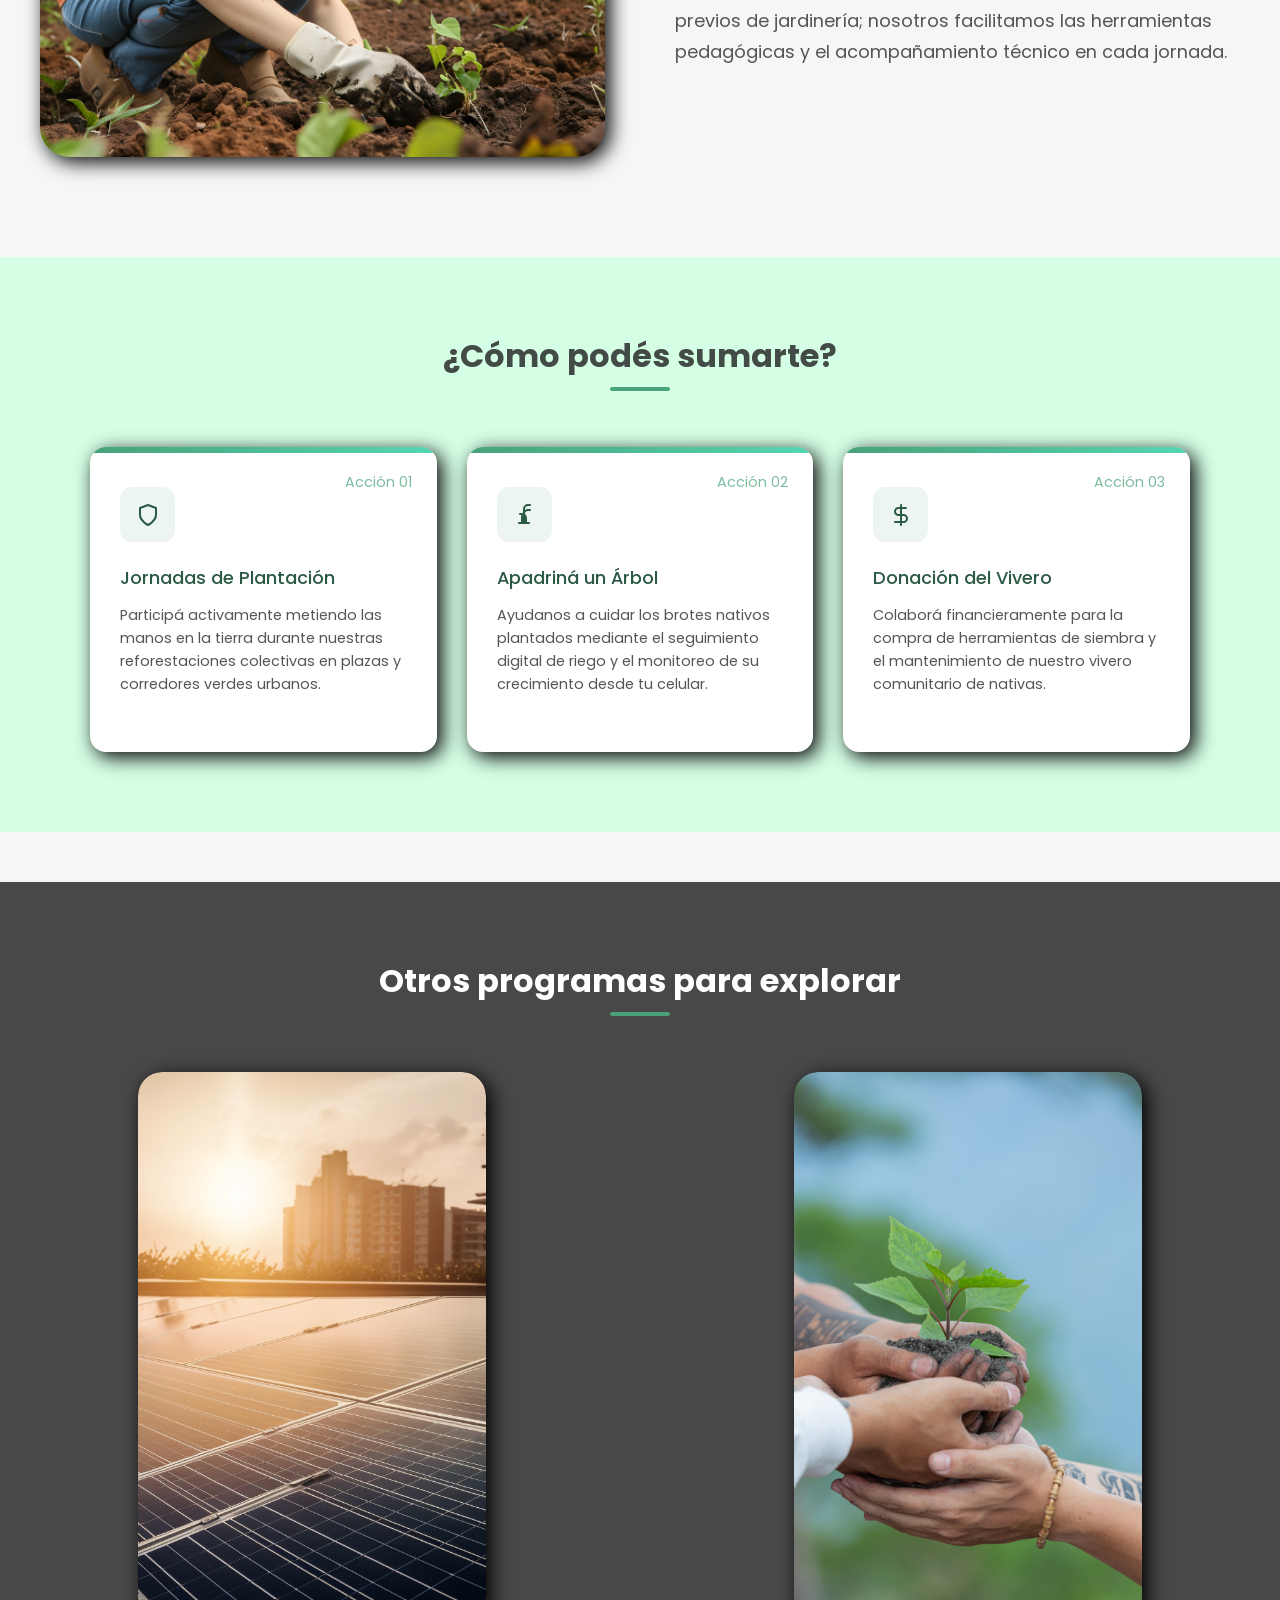
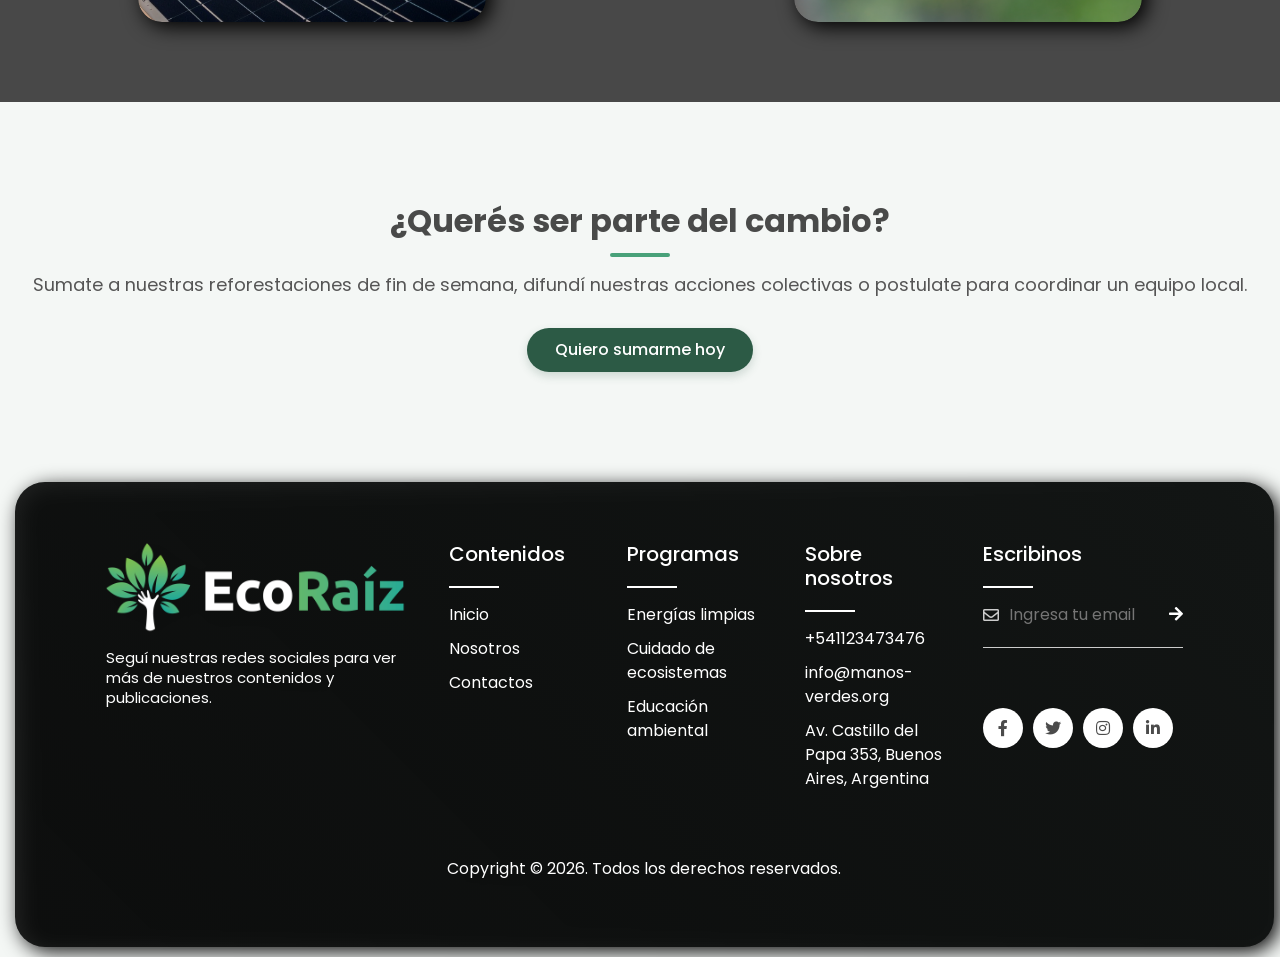
==== commit d28810ed: "nuevas imagenes subidas" ====
--- a/conservacion-ecosistema-programa.html
+++ b/conservacion-ecosistema-programa.html
@@ -67,11 +67,11 @@
                 <div class="problems">
                     <div class="problem-content">
                         <h3>¿Qué objetivos tiene este programa?</h3>
-                        <p>Nos enfocamos en la <strong>protección y restauración activa de ecosistemas locales</strong> en el Gran Buenos Aires, recuperando suelos erosionados a través de jornadas comunitarias de plantación de flora nativa. Trabajamos para expandir la masa arbórea con especies autóctonas, ayudando a disminuir las islas de calor urbanas y atrayendo nuevamente polinizadores y aves locales.</p>
+                        <p>Nos enfocamos en la <strong>protección y restauración activa de ecosistemas locales</strong> en Argentina, recuperando suelos erosionados a través de jornadas comunitarias de plantación de flora nativa. Trabajamos para expandir la masa arbórea con especies autóctonas, ayudando a disminuir las islas de calor urbanas y atrayendo nuevamente polinizadores y aves locales.</p>
                     </div>
                     <div class="problem-image">
                         <!-- Imagen de la reforestación colectiva en la plaza -->
-                        <img src="watermarked_img_14151408000029484052.png" alt="Vecinos plantando árboles nativos en jornada comunitaria de EcoRaíz" onerror="this.style.display='none'">
+                        <img src="./img/programas/vecteezy_buenos-aires-argentina-the-beautiful-tourist-place_50686252.jpg" alt="El honorable congreso de la nacion Argentina" onerror="this.style.display='none'">
                     </div>
                 </div>
 
@@ -82,7 +82,7 @@
                     </div>
                     <div class="problem-image">
                         <!-- Imagen de planeamiento y mapas/anotadores compartidos al aire libre -->
-                        <img src="watermarked_img_7265087599912443045.png" alt="Voluntarios planificando la ecología comunitaria al aire libre" onerror="this.style.display='none'">
+                        <img src="./img/programas/vecteezy_tourists-participating-in-local-tree-planting-activity-for_69824634.jpeg" alt="Voluntarios comunitarios plantando al aire libre" onerror="this.style.display='none'">
                     </div>
                 </div>
             </section>
@@ -101,7 +101,7 @@
                         <h3>Jornadas de Plantación</h3>
                         <p>Participá activamente metiendo las manos en la tierra durante nuestras reforestaciones colectivas en plazas y corredores verdes urbanos.</p>
                         <div class="pilar-bg-image">
-                            <img src="watermarked_img_14151408000029484052.png" alt="Reforestación comunitaria EcoRaíz" onerror="this.parentNode.style.display='none'">
+                            <img src="./img/pilares/community-people-working-together-agriculture-grow-food.jpg" alt="Reforestación comunitaria EcoRaíz" onerror="this.parentNode.style.display='none'">
                         </div>
                     </div>
 
@@ -109,12 +109,12 @@
                     <div class="pilar-card">
                         <div class="pilar-badge">Acción 02</div>
                         <div class="pilar-icon">
-                            <svg xmlns="http://www.w3.org/2000/svg" width="24" height="24" viewBox="0 0 24 24" fill="none" stroke="currentColor" stroke-width="2" stroke-linecap="round" stroke-linejoin="round"><circle cx="12" cy="12" r="10"/><path d="m4.93 4.93 14.14 14.14"/></svg>
+                        <svg xmlns="http://www.w3.org/2000/svg" width="24" height="24" viewBox="0 0 24 24" fill="none" stroke="currentColor" stroke-width="2" stroke-linecap="round" stroke-linejoin="round"><path d="M7 20h10"/><path d="M10 20V13"/><path d="M12 20v-9a4 4 0 0 1 4-4h2"/><path d="M14 20v-5a4 4 0 0 0-4-4H8"/><path d="M12 11V6a4 4 0 0 1 4-4h2"/></svg>                        
                         </div>
                         <h3>Apadriná un Árbol</h3>
                         <p>Ayudanos a cuidar los brotes nativos plantados mediante el seguimiento digital de riego y el monitoreo de su crecimiento desde tu celular.</p>
                         <div class="pilar-bg-image">
-                            <img src="watermarked_img_7265087599912443045.png" alt="Planificación y monitoreo digital de árboles" onerror="this.parentNode.style.display='none'">
+                            <img src="./img/pilares/cyber-security-concept-digital-art.jpg" alt="Planificación y monitoreo digital de árboles" onerror="this.parentNode.style.display='none'">
                         </div>
                     </div>
 
@@ -127,7 +127,7 @@
                         <h3>Donación del Vivero</h3>
                         <p>Colaborá financieramente para la compra de herramientas de siembra y el mantenimiento de nuestro vivero comunitario de nativas.</p>
                         <div class="pilar-bg-image">
-                            <img src="watermarked_img_16574325512315173488.png" alt="Talleres prácticos en el vivero escuela" onerror="this.parentNode.style.display='none'">
+                            <img src="./img/pilares/top-view-gardening-tools-ground.jpg" alt="Talleres prácticos en el vivero escuela" onerror="this.parentNode.style.display='none'">
                         </div>
                     </div>
                 </div>
--- a/CSS/estilos_css.css
+++ b/CSS/estilos_css.css
@@ -49,6 +49,30 @@
     
     /* Site max width */
     --site-max-width: 1300px;
+}
+
+/*dark-mode*/
+
+
+.dark-mode .section-middle,
+.dark-mode .section-problems,
+.dark-mode .section-programs-wrapper,
+.dark-mode .section-help{
+    background-color: #1a1a1a;
+    color: white;
+}
+
+.btn-dark-mode{
+    background-color: var(--verde-1);
+    color: var(--blanco);
+    padding: 10px;
+    border-radius: var(--border-radius-m);
+    font-size: var(--font-size-n);
+    transition: .3s;
+}
+
+.btn-dark-mode:hover{
+    background-color: var(--verde-3);
 }
 
 /* logo barra de navegación */
